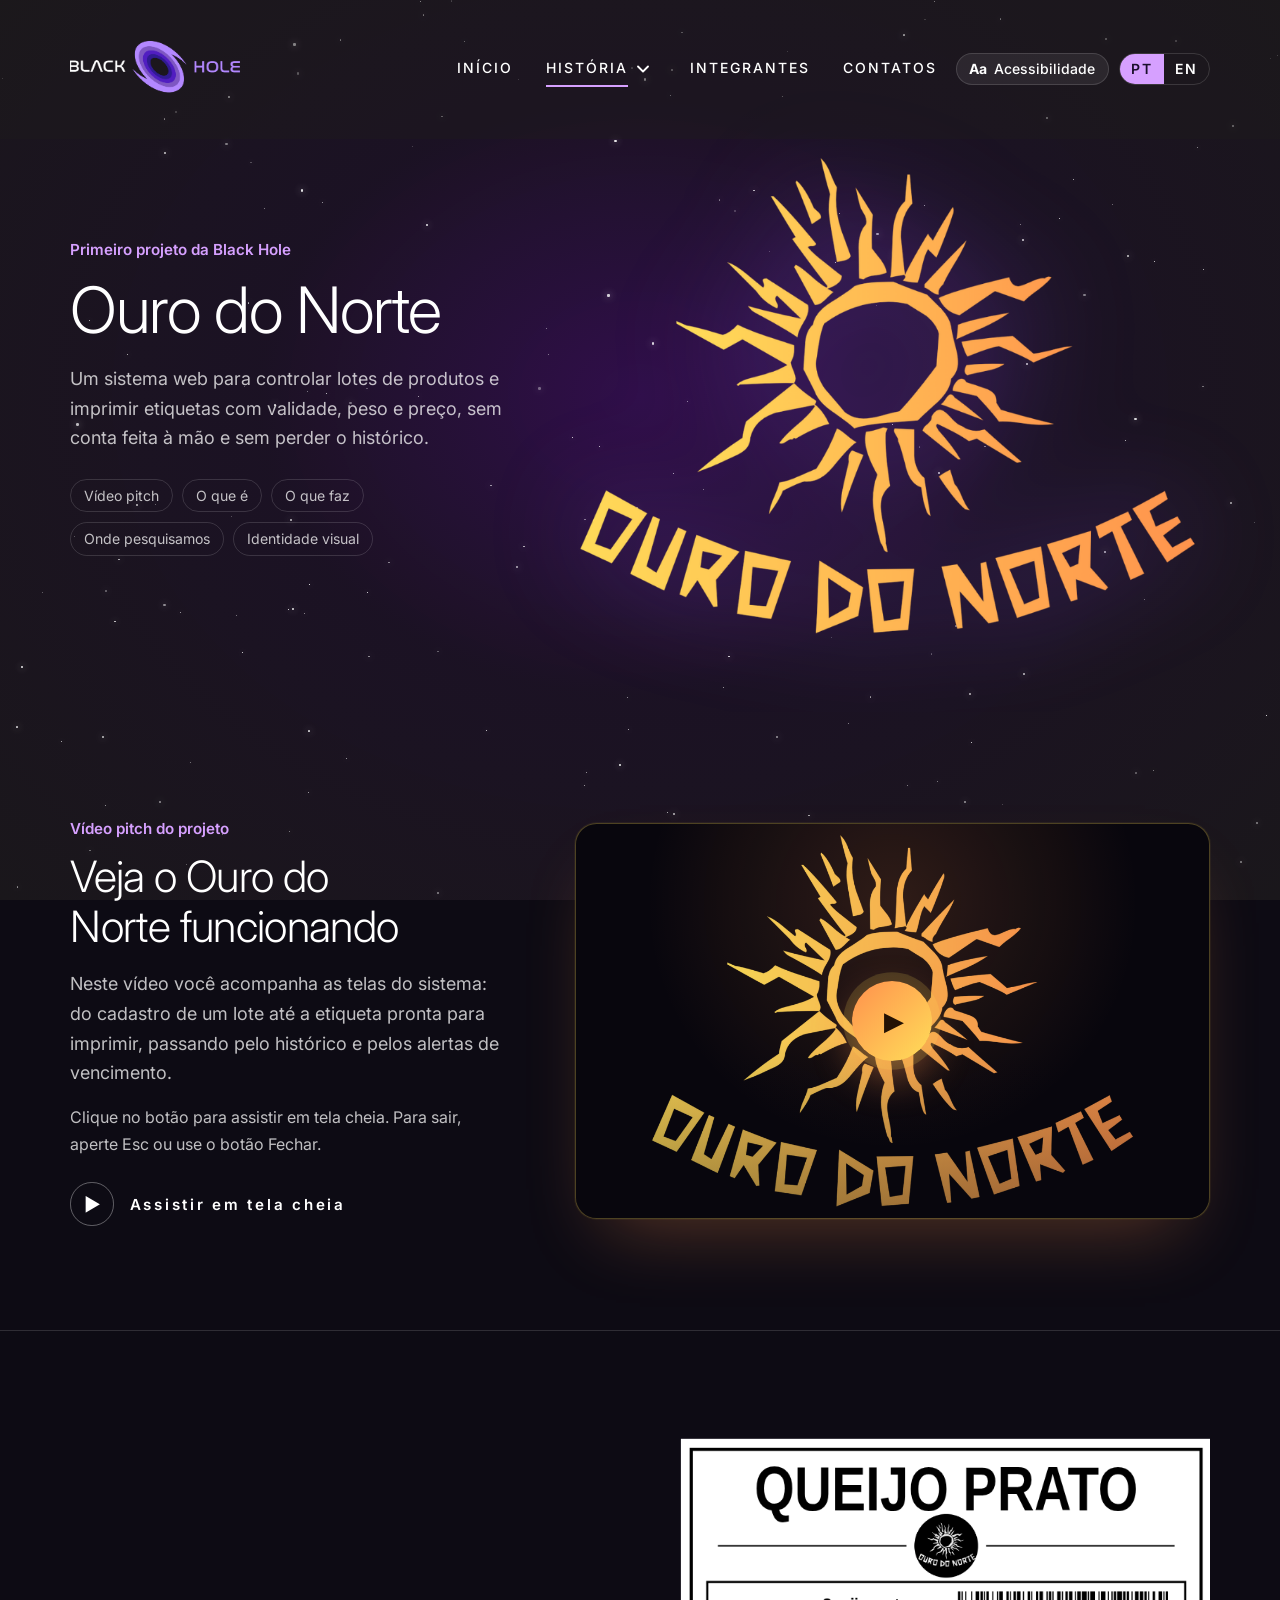
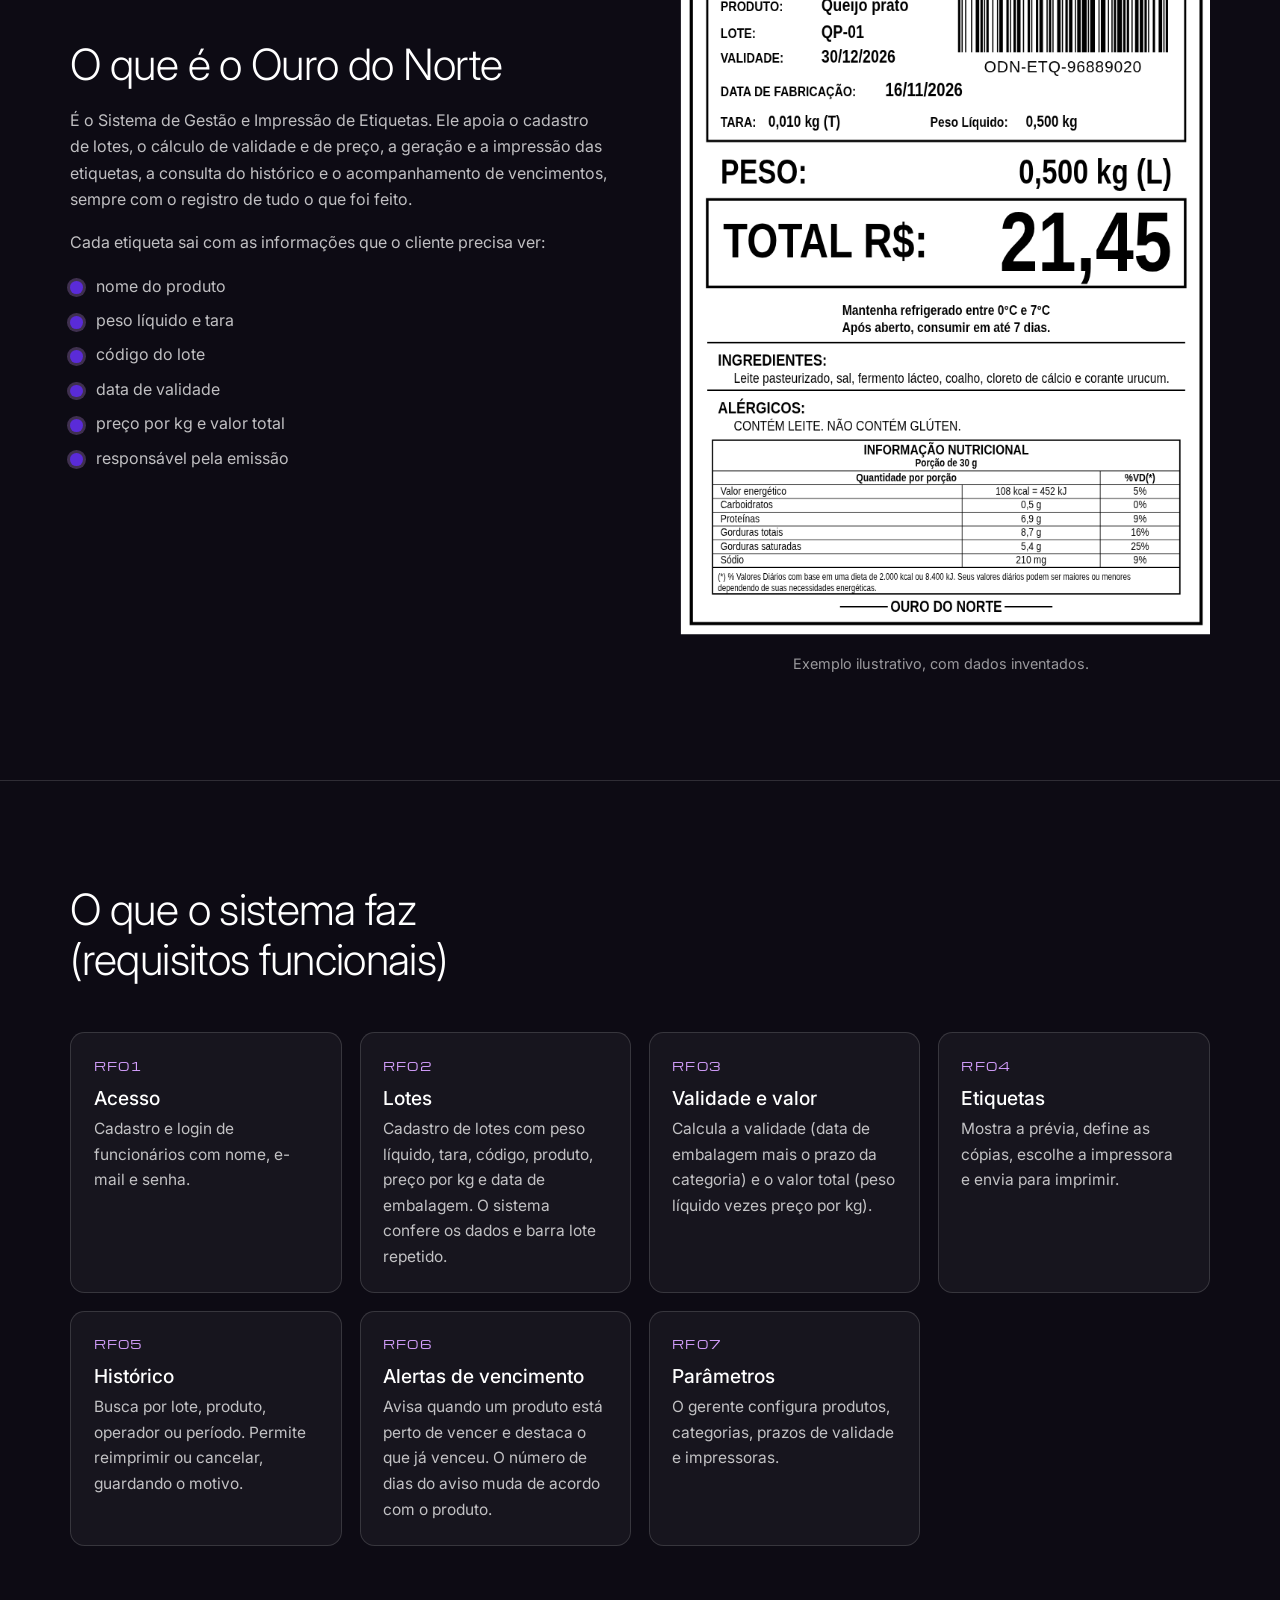
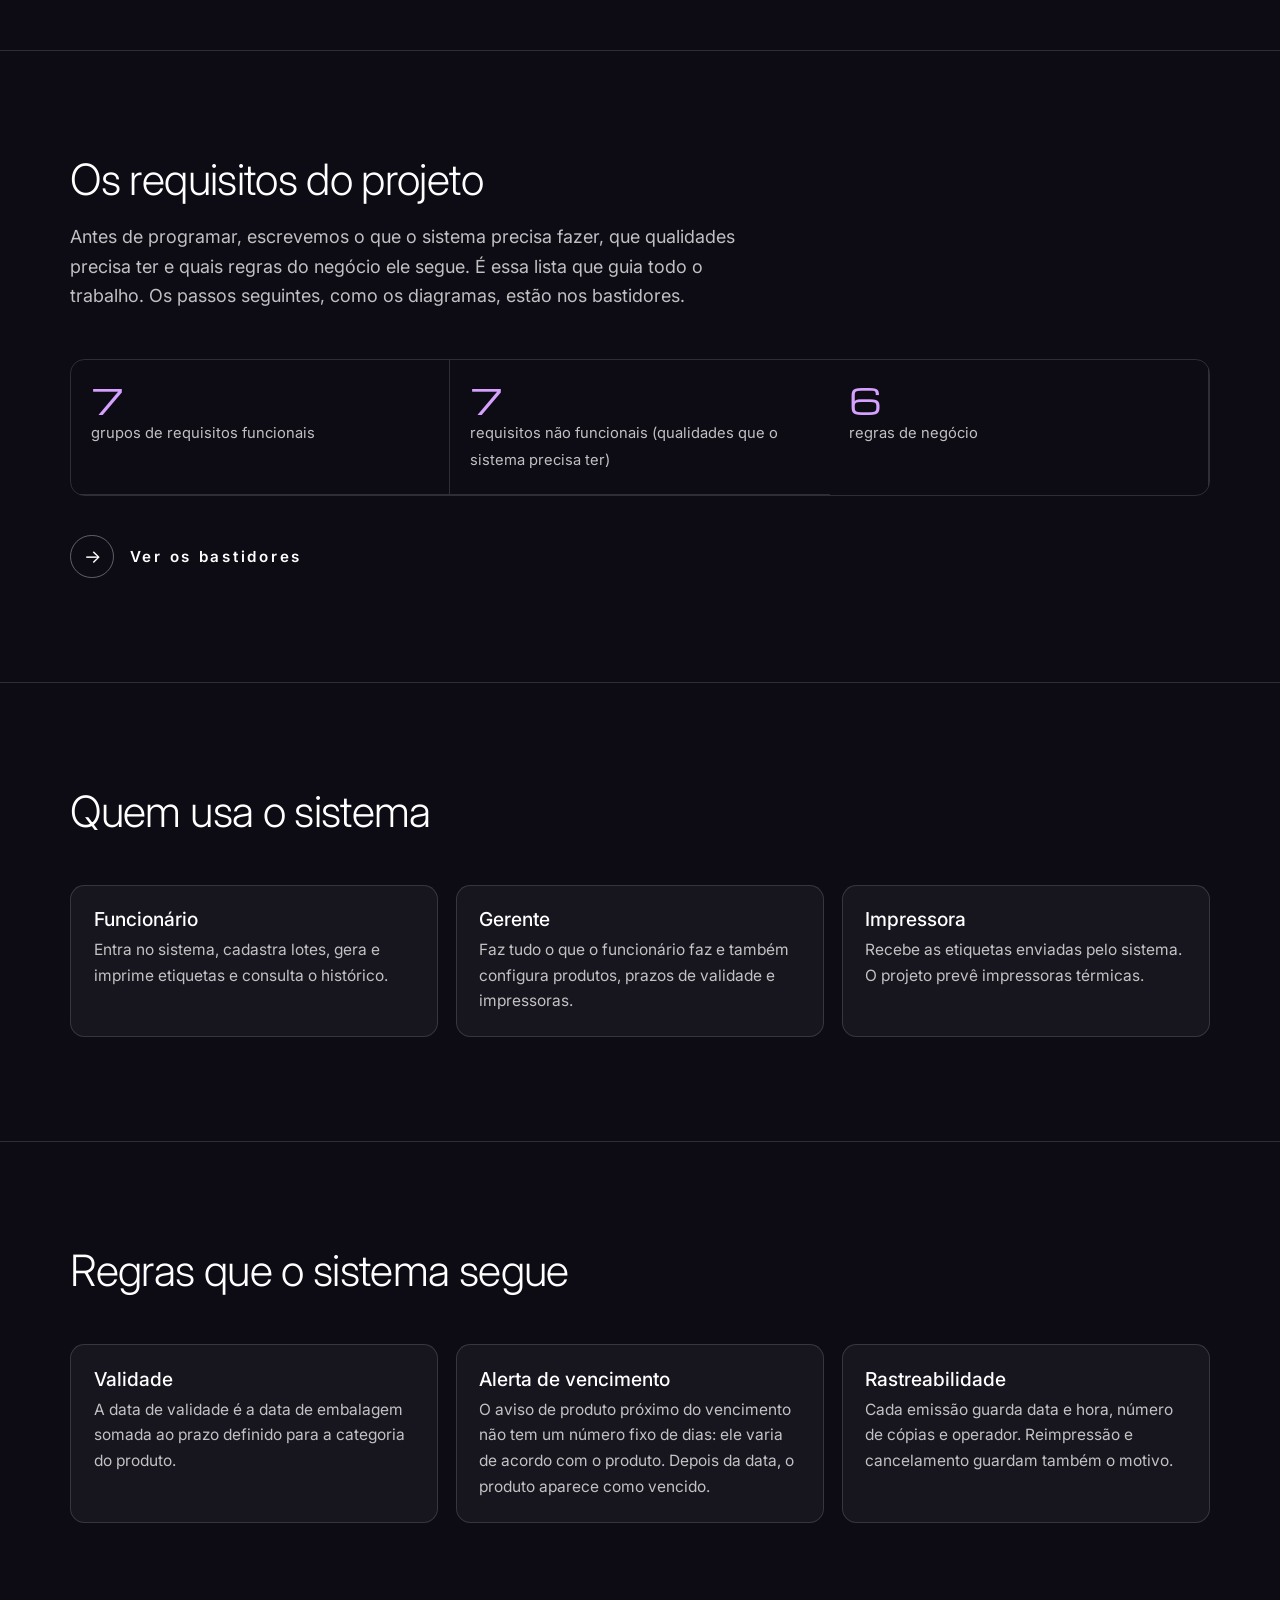
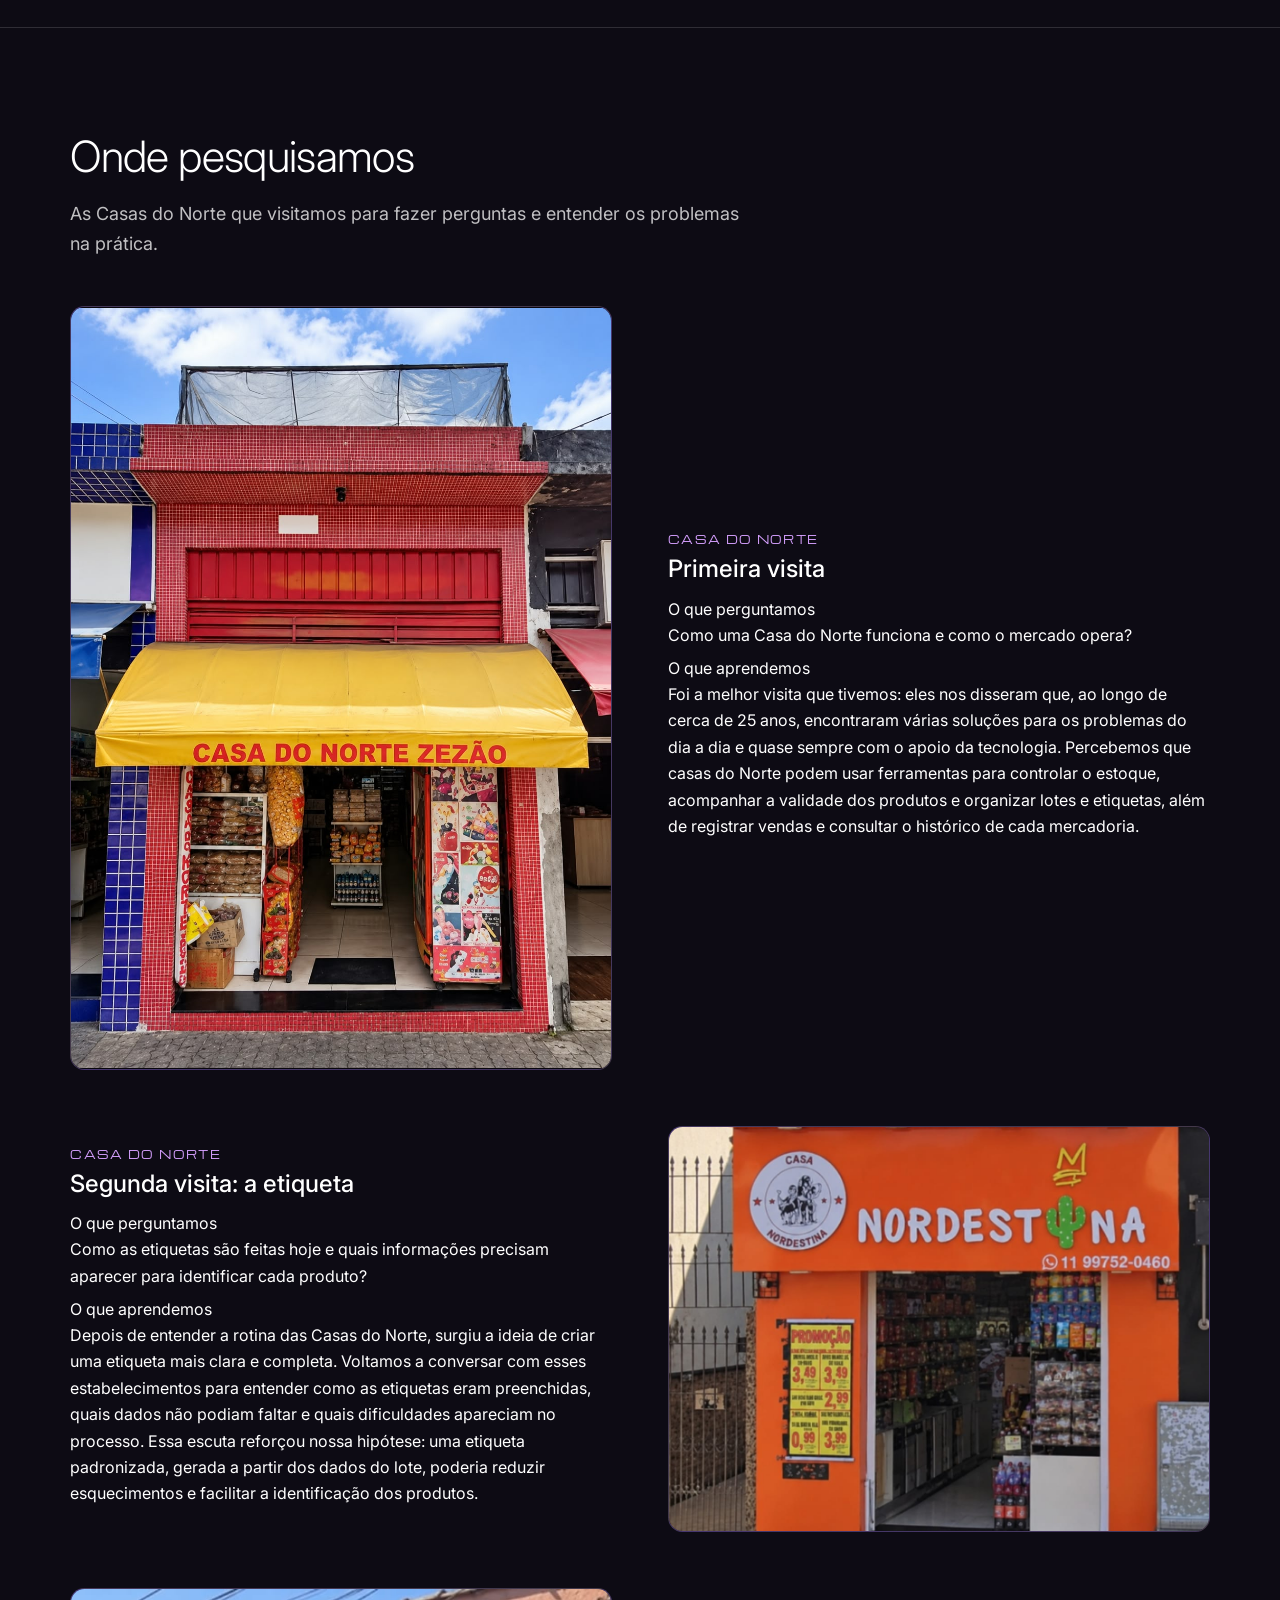
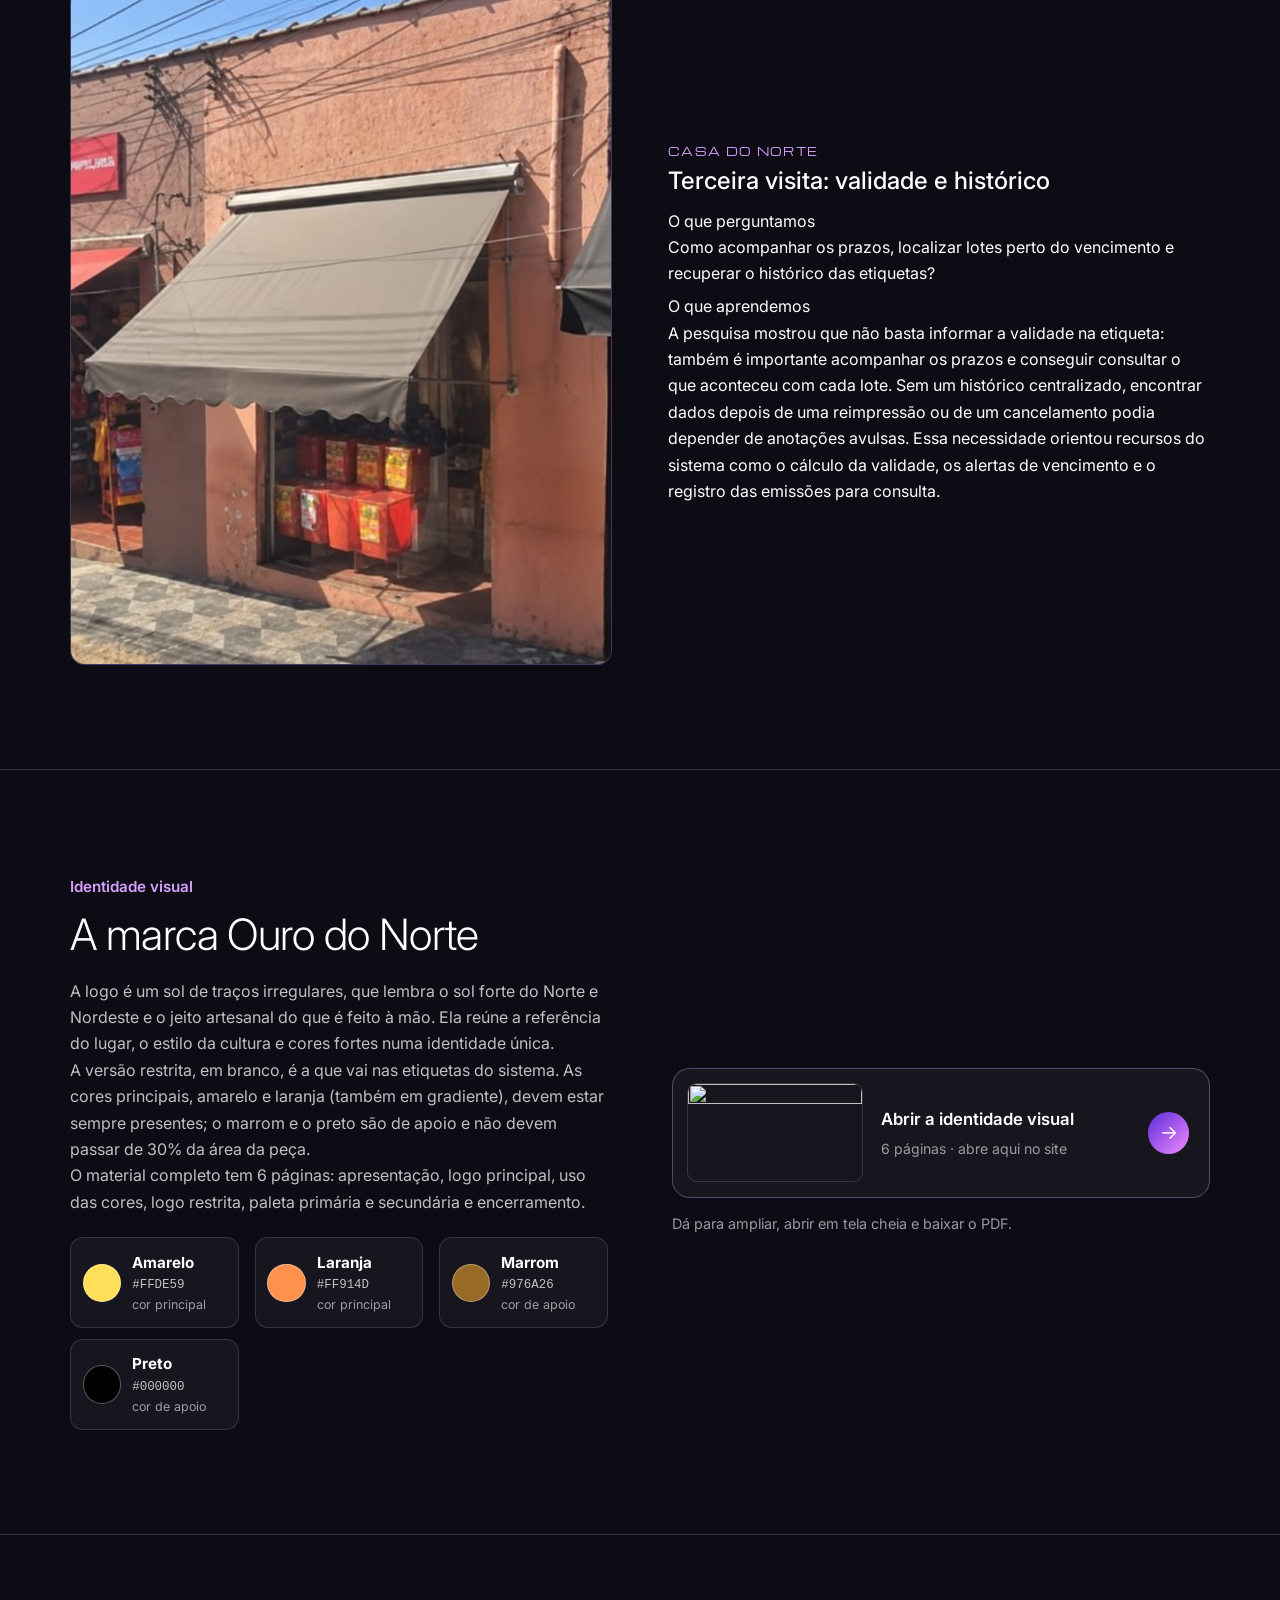
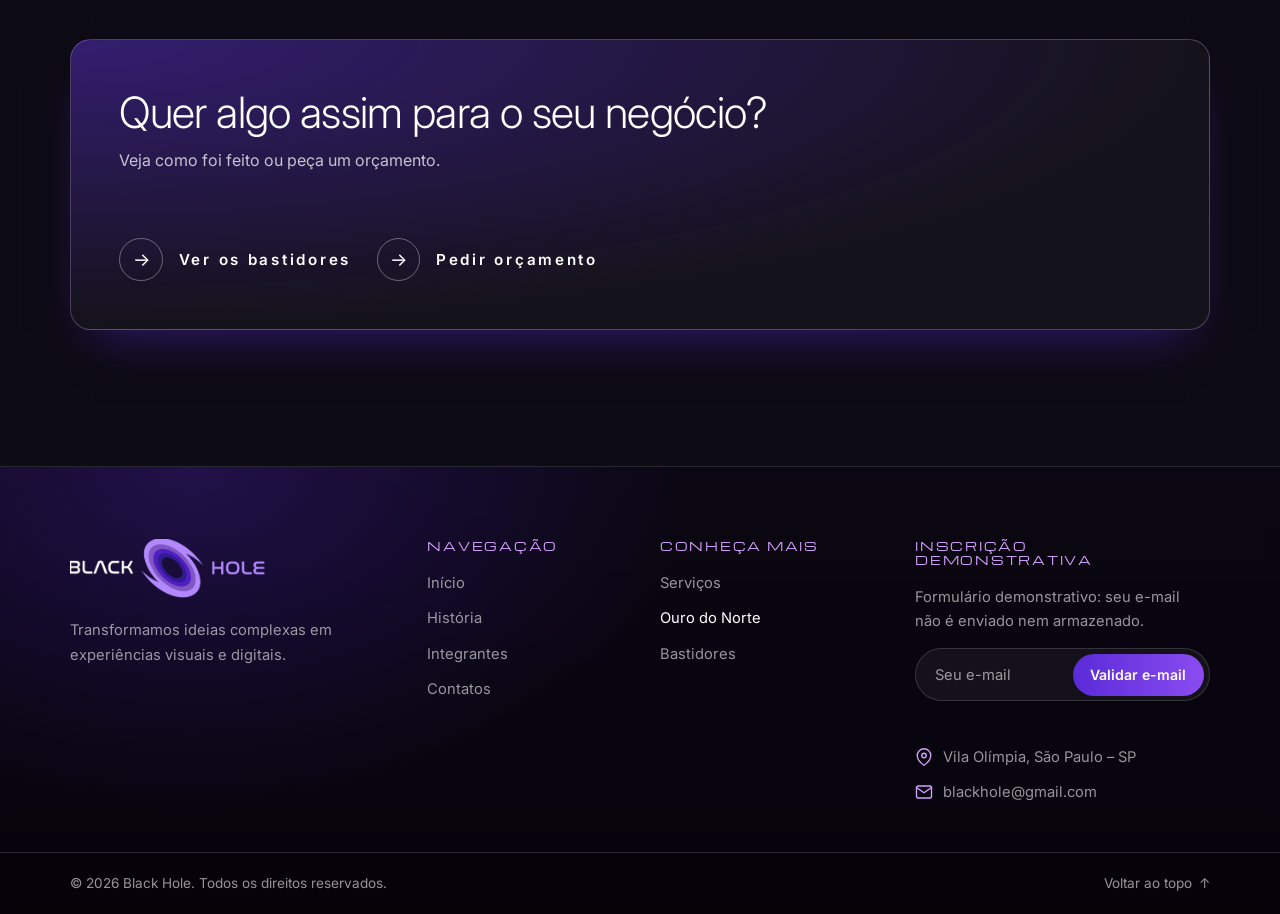
==== ouro-do-norte.html @ 65da817e "Add files via upload" ====
<!DOCTYPE html>
<html lang="pt-br">
<head>
    <meta charset="UTF-8">
    <meta name="viewport" content="width=device-width, initial-scale=1.0">
    <title data-i18n="title_ouro">Ouro do Norte — Black Hole</title>
    <meta name="description" data-i18n-content="desc_ouro" content="Conheça o Ouro do Norte, o primeiro projeto da Black Hole: um sistema para controlar lotes e imprimir etiquetas com validade, peso e preço.">
    <link rel="stylesheet" href="./CSS/style.css">
    <link rel="preconnect" href="https://fonts.googleapis.com">
    <link rel="preconnect" href="https://fonts.gstatic.com" crossorigin>
    <link href="https://fonts.googleapis.com/css2?family=Michroma&family=Inter:wght@300;400;500;600;700&display=swap" rel="stylesheet">
    <link rel="icon" type="image/png" href="IMG/favicon.png">
    <link rel="manifest" href="manifest.webmanifest">
    <link rel="apple-touch-icon" href="IMG/pwa/apple-touch-icon.png">
    <meta name="theme-color" content="#0d0b14">
    <meta name="apple-mobile-web-app-capable" content="yes">
    <meta name="apple-mobile-web-app-status-bar-style" content="black-translucent">
    <meta name="apple-mobile-web-app-title" content="Black Hole">
    <!-- Aplica o tamanho de texto/imagem salvo antes da página aparecer -->
    <script src="./JS/acessibilidade.js"></script>
</head>
<body>
    <a class="skip-link" href="#conteudo" data-i18n="skip">Pular para o conteúdo</a>
    <div class="starfield" id="starfield" aria-hidden="true"></div>

    <header class="topbar" id="siteHeader"></header>

    <main id="conteudo">
      <header class="page-hero">
        <div class="wrap hero-split">
          <div class="hero-text">
            <p class="eyebrow" data-i18n="ouro_eyebrow">Primeiro projeto da Black Hole</p>
            <h1 data-i18n="ouro_h1">Ouro do Norte</h1>
            <p class="lead" data-i18n="ouro_lead">Um sistema web para controlar lotes de produtos e imprimir etiquetas com validade, peso e preço, sem conta feita à mão e sem perder o histórico.</p>
            <div class="crumbs"><a class="chip" href="#pitch" data-i18n="chip_pitch">Vídeo pitch</a><a class="chip" href="#o-que-e" data-i18n="chip_what">O que é</a><a class="chip" href="#o-que-faz" data-i18n="chip_does">O que faz</a><a class="chip" href="#pesquisa" data-i18n="chip_places">Onde pesquisamos</a><a class="chip" href="#identidade" data-i18n="chip_ident">Identidade visual</a></div>
          </div>
          <div class="logo-ouro-art">
            <img class="logo-ouro" src="IMG/Logo Ouro do Norte.png" alt="Logo do Ouro do Norte" data-i18n-alt="ouro_logo_alt">
          </div>
        </div>
      </header>

      <section class="section" id="pitch" aria-labelledby="pitchTitle">
        <div class="wrap">
          <div class="pitch ouro-pitch" data-pitch="videos/Ouro Norte.mp4" data-fallback="videos/Ouro Norte.mp4" data-poster="IMG/Logo Ouro do Norte.png">
          <div class="pitch-copy">
            <p class="eyebrow" data-i18n="pou_eyebrow">Vídeo pitch do projeto</p>
            <h2 id="pitchTitle" data-i18n="pou_title">Veja o Ouro do Norte funcionando</h2>
            <p class="lead" data-i18n="pou_p1">Neste vídeo você acompanha as telas do sistema: do cadastro de um lote até a etiqueta pronta para imprimir, passando pelo histórico e pelos alertas de vencimento.</p>
            <p data-i18n="pou_p2">Clique no botão para assistir em tela cheia. Para sair, aperte Esc ou use o botão Fechar.</p>
            <button type="button" class="cta-button pitch-open"><span class="arrow-circle" aria-hidden="true">&#9654;</span><span class="cta-text" data-i18n="pou_btn">Assistir em tela cheia</span></button>
          </div>
          <button type="button" class="pitch-cover pitch-open" aria-label="Assistir em tela cheia" data-i18n-aria="pou_cover">
            <video class="pitch-preview" muted loop autoplay playsinline preload="metadata" poster="IMG/Logo Ouro do Norte.png" aria-hidden="true">
              <source src="videos/Ouro Norte.mp4" type="video/mp4">
            </video>
            <span class="pitch-play" aria-hidden="true">&#9654;</span>
          </button>
        </div>
        </div>
      </section>

<section class="section" id="o-que-e">
        <div class="wrap split">
          <div>
            <h2 data-i18n="what_title">O que é o Ouro do Norte</h2>
            <p data-i18n="what_p1">É o Sistema de Gestão e Impressão de Etiquetas. Ele apoia o cadastro de lotes, o cálculo de validade e de preço, a geração e a impressão das etiquetas, a consulta do histórico e o acompanhamento de vencimentos, sempre com o registro de tudo o que foi feito.</p>
            <p style="margin-top:1rem" data-i18n="what_p2">Cada etiqueta sai com as informações que o cliente precisa ver:</p>
            <ul class="checklist"><li data-i18n="what_i1">nome do produto</li><li data-i18n="what_i2">peso líquido e tara</li><li data-i18n="what_i3">código do lote</li><li data-i18n="what_i4">data de validade</li><li data-i18n="what_i5">preço por kg e valor total</li><li data-i18n="what_i6">responsável pela emissão</li></ul>
          </div>
          <figure class="figure">
            <button type="button" class="zoom-open label-preview" aria-haspopup="dialog" data-hint="Clique para ampliar" data-i18n-hint="zoom_hint">
              <img src="IMG/etiqueta.png" alt="Exemplo de etiqueta do Ouro do Norte para queijo muçarela, com produto, lote, validade, data de fabricação, tara, peso líquido, peso drenado, total em reais, ingredientes, alérgicos e informação nutricional." data-i18n-alt="label_img_alt">
            </button>
            <figcaption class="label-note" data-i18n="lbl_example">Exemplo ilustrativo de etiqueta, com dados de teste. Clique para ampliar.</figcaption>
          </figure>
        </div>
      </section>

      <section class="section" id="o-que-faz">
        <div class="wrap">
          <div class="section-head"><h2 data-i18n="does_title">O que o sistema faz (requisitos funcionais)</h2></div>
          <div class="grid">
          <article class="card"><span class="rf" aria-hidden="true">RF01</span><h3 data-i18n="f1_t">Acesso</h3><p data-i18n="f1_p">Cadastro e login de funcionários com nome, e-mail e senha.</p></article>
          <article class="card"><span class="rf" aria-hidden="true">RF02</span><h3 data-i18n="f2_t">Lotes</h3><p data-i18n="f2_p">Cadastro de lotes com peso líquido, tara, código, produto, preço por kg e data de embalagem. O sistema confere os dados e barra lote repetido.</p></article>
          <article class="card"><span class="rf" aria-hidden="true">RF03</span><h3 data-i18n="f3_t">Validade e valor</h3><p data-i18n="f3_p">Calcula a validade (data de embalagem mais o prazo da categoria) e o valor total (peso líquido vezes preço por kg).</p></article>
          <article class="card"><span class="rf" aria-hidden="true">RF04</span><h3 data-i18n="f4_t">Etiquetas</h3><p data-i18n="f4_p">Mostra a prévia, define as cópias, escolhe a impressora e envia para imprimir.</p></article>
          <article class="card"><span class="rf" aria-hidden="true">RF05</span><h3 data-i18n="f5_t">Histórico</h3><p data-i18n="f5_p">Busca por lote, produto, operador ou período. Permite reimprimir ou cancelar, guardando o motivo.</p></article>
          <article class="card"><span class="rf" aria-hidden="true">RF06</span><h3 data-i18n="f6_t">Alertas de vencimento</h3><p data-i18n="f6_p">Avisa quando um produto está perto de vencer e destaca o que já venceu. O número de dias do aviso muda de acordo com o produto.</p></article>
          <article class="card"><span class="rf" aria-hidden="true">RF07</span><h3 data-i18n="f7_t">Parâmetros</h3><p data-i18n="f7_p">O gerente configura produtos, categorias, prazos de validade e impressoras.</p></article>
          </div>
        </div>
      </section>

            <section class="section" id="requisitos">
        <div class="wrap">
          <div class="section-head">
            <h2 data-i18n="req_t">Os requisitos do projeto</h2>
            <p class="lead" data-i18n="req_p">Antes de programar, escrevemos o que o sistema precisa fazer, que qualidades precisa ter e quais regras do negócio ele segue. É essa lista que guia todo o trabalho. Os passos seguintes, como os diagramas, estão nos bastidores.</p>
          </div>
          <div class="stats stats-row">
            <div class="stat"><b>7</b><span data-i18n="req_a">grupos de requisitos funcionais</span></div>
            <div class="stat"><b>7</b><span data-i18n="req_b">requisitos não funcionais (qualidades que o sistema precisa ter)</span></div>
            <div class="stat"><b>6</b><span data-i18n="req_c">regras de negócio</span></div>
          </div>
          <div class="cta-row"><a href="bastidores.html" class="cta-button"><span class="arrow-circle" aria-hidden="true">&rarr;</span><span class="cta-text" data-i18n="req_cta">Ver os bastidores</span></a></div>
        </div>
      </section>

      <section class="section" id="quem-usa">
        <div class="wrap">
          <div class="section-head"><h2 data-i18n="who_title">Quem usa o sistema</h2></div>
          <div class="grid">
          <article class="card"><h3 data-i18n="who1_t">Funcionário</h3><p data-i18n="who1_p">Entra no sistema, cadastra lotes, gera e imprime etiquetas e consulta o histórico.</p></article>
          <article class="card"><h3 data-i18n="who2_t">Gerente</h3><p data-i18n="who2_p">Faz tudo o que o funcionário faz e também configura produtos, prazos de validade e impressoras.</p></article>
          <article class="card"><h3 data-i18n="who3_t">Impressora</h3><p data-i18n="who3_p">Recebe as etiquetas enviadas pelo sistema. O projeto prevê impressoras térmicas.</p></article>
          </div>
        </div>
      </section>

      <section class="section" id="regras">
        <div class="wrap">
          <div class="section-head"><h2 data-i18n="rules_title">Regras que o sistema segue</h2></div>
          <div class="grid">
          <article class="card"><h3 data-i18n="r1_t">Validade</h3><p data-i18n="r1_p">A data de validade é a data de embalagem somada ao prazo definido para a categoria do produto.</p></article>
          <article class="card"><h3 data-i18n="r2_t">Alerta de vencimento</h3><p data-i18n="r2_p">O aviso de produto próximo do vencimento não tem um número fixo de dias: ele varia de acordo com o produto. Depois da data, o produto aparece como vencido.</p></article>
          <article class="card"><h3 data-i18n="r3_t">Rastreabilidade</h3><p data-i18n="r3_p">Cada emissão guarda data e hora, número de cópias e operador. Reimpressão e cancelamento guardam também o motivo.</p></article>
          </div>
        </div>
      </section>

      <section class="section" id="pesquisa">
        <div class="wrap">
          <div class="section-head">
            <h2 data-i18n="places_title">Onde pesquisamos</h2>
            <p class="lead" data-i18n="places_lead">Os lugares que visitamos para entender o problema na prática.</p>
          </div>
          <div class="rows">
          <article class="row first-visit">
            <figure class="place-photo row-photo first-visit-photo">
              <span class="place-ph" aria-hidden="true"><svg viewBox="0 0 24 24" width="30" height="30" fill="none" stroke="currentColor" stroke-width="1.6" stroke-linecap="round" stroke-linejoin="round" aria-hidden="true" focusable="false"><path d="M23 19a2 2 0 0 1-2 2H3a2 2 0 0 1-2-2V8a2 2 0 0 1 2-2h4l2-3h6l2 3h4a2 2 0 0 1 2 2z"/><circle cx="12" cy="13" r="4"/></svg><small data-i18n="place_photo">Foto do local</small></span>
              <img src="IMG/pesquisa/zezão.png" alt="Foto da Casa do Norte visitada" data-i18n-alt="place_alt" loading="lazy" onerror="this.remove()">
            </figure>
            <div class="row-body">
              <p class="place-tag" data-i18n="place_tag">Casa do Norte</p>
              <h3 data-i18n="vis1_t">Primeira visita</h3>
              <dl><dt data-i18n="place_ask_l">O que perguntamos</dt><dd data-i18n="vis1_q">Como uma Casa do Norte funciona e como o mercado opera?</dd>
              <dt data-i18n="place_found_l">O que aprendemos</dt><dd data-i18n="vis1_f">Foi a melhor visita que tivemos: eles nos disseram que, ao longo de cerca de 25 anos, encontraram várias soluções para os problemas do dia a dia e quase sempre com o apoio da tecnologia. Percebemos que casas do Norte podem usar ferramentas para controlar o estoque, acompanhar a validade dos produtos e organizar lotes e etiquetas, além de registrar vendas e consultar o histórico de cada mercadoria.</dd></dl>
            </div>
          </article>
          <article class="row">
            <figure class="place-photo row-photo">
              <span class="place-ph" aria-hidden="true"><svg viewBox="0 0 24 24" width="30" height="30" fill="none" stroke="currentColor" stroke-width="1.6" stroke-linecap="round" stroke-linejoin="round" aria-hidden="true" focusable="false"><path d="M23 19a2 2 0 0 1-2 2H3a2 2 0 0 1-2-2V8a2 2 0 0 1 2-2h4l2-3h6l2 3h4a2 2 0 0 1 2 2z"/><circle cx="12" cy="13" r="4"/></svg><small data-i18n="place_photo">Foto do local</small></span>
              <img src="IMG/pesquisa/nordestina.png" alt="Foto da Casa do Norte visitada" data-i18n-alt="place_alt" loading="lazy" onerror="this.remove()">
            </figure>
            <div class="row-body">
              <p class="place-tag" data-i18n="place_tag">Casa do Norte</p>
              <h3 data-i18n="vis2_t">Segunda visita: a etiqueta</h3>
              <dl><dt data-i18n="place_ask_l">O que perguntamos</dt><dd data-i18n="vis2_q">Como as etiquetas são feitas hoje e quais informações precisam aparecer para identificar cada produto?</dd>
              <dt data-i18n="place_found_l">O que aprendemos</dt><dd data-i18n="vis2_f">Depois de entender a rotina das Casas do Norte, surgiu a ideia de criar uma etiqueta mais clara e completa. Voltamos a conversar com esses estabelecimentos para entender como as etiquetas eram preenchidas, quais dados não podiam faltar e quais dificuldades apareciam no processo. Essa escuta reforçou nossa hipótese: uma etiqueta padronizada, gerada a partir dos dados do lote, poderia reduzir esquecimentos e facilitar a identificação dos produtos.</dd></dl>
            </div>
          </article>
          <article class="row third-visit">
            <figure class="place-photo row-photo third-visit-photo">
              <span class="place-ph" aria-hidden="true"><svg viewBox="0 0 24 24" width="30" height="30" fill="none" stroke="currentColor" stroke-width="1.6" stroke-linecap="round" stroke-linejoin="round" aria-hidden="true" focusable="false"><path d="M23 19a2 2 0 0 1-2 2H3a2 2 0 0 1-2-2V8a2 2 0 0 1 2-2h4l2-3h6l2 3h4a2 2 0 0 1 2 2z"/><circle cx="12" cy="13" r="4"/></svg><small data-i18n="place_photo">Foto do local</small></span>
              <img src="IMG/pesquisa/Casa do norte climax.png" alt="Foto da Casa do Norte visitada" data-i18n-alt="place_alt" loading="lazy" onerror="this.remove()">
            </figure>
            <div class="row-body">
              <p class="place-tag" data-i18n="place_tag">Casa do Norte</p>
              <h3 data-i18n="vis3_t">Terceira visita: validade e histórico</h3>
              <dl><dt data-i18n="place_ask_l">O que perguntamos</dt><dd data-i18n="vis3_q">Como acompanhar os prazos, localizar lotes perto do vencimento e recuperar o histórico das etiquetas?</dd>
              <dt data-i18n="place_found_l">O que aprendemos</dt><dd data-i18n="vis3_f">A pesquisa mostrou que não basta informar a validade na etiqueta: também é importante acompanhar os prazos e conseguir consultar o que aconteceu com cada lote. Sem um histórico centralizado, encontrar dados depois de uma reimpressão ou de um cancelamento podia depender de anotações avulsas. Essa necessidade orientou recursos do sistema como o cálculo da validade, os alertas de vencimento e o registro das emissões para consulta.</dd></dl>
            </div>
          </article>
          </div>
        </div>
      </section>

      <section class="section" id="identidade" aria-labelledby="idTitle">
        <div class="wrap split">
          <div>
            <p class="eyebrow" data-i18n="ouid_eyebrow">Identidade visual</p>
            <h2 id="idTitle" data-i18n="ouid_title">A marca Ouro do Norte</h2>
            <p data-i18n="ouid_p1">A logo é um sol de traços irregulares, que lembra o sol forte do Norte e Nordeste e o jeito artesanal do que é feito à mão. Ela reúne a referência do lugar, o estilo da cultura e cores fortes numa identidade única.</p>
            <p data-i18n="ouid_p2">A versão restrita, em branco, é a que vai nas etiquetas do sistema. As cores principais, amarelo e laranja (também em gradiente), devem estar sempre presentes; o marrom e o preto são de apoio e não devem passar de 30% da área da peça.</p>
            <p data-i18n="ouid_p3">O material completo tem 6 páginas: apresentação, logo principal, uso das cores, logo restrita, paleta primária e secundária e encerramento.</p>
            <ul class="swatches swatches-big" aria-label="Paleta" data-i18n-aria="ouid_sw"><li><i style="background:#ffde59"></i><b data-i18n="sw1_n">Amarelo</b><span>#FFDE59</span><em data-i18n="sw1_r">cor principal</em></li><li><i style="background:#ff914d"></i><b data-i18n="sw2_n">Laranja</b><span>#FF914D</span><em data-i18n="sw2_r">cor principal</em></li><li><i style="background:#976a26"></i><b data-i18n="sw3_n">Marrom</b><span>#976A26</span><em data-i18n="sw3_r">cor de apoio</em></li><li><i style="background:#000000"></i><b data-i18n="sw4_n">Preto</b><span>#000000</span><em data-i18n="sw4_r">cor de apoio</em></li></ul>
          </div>
          <div>
            <button type="button" class="viewer-card" data-viewer="ouro">
            <img src="IMG/identidade/ouro-2.jpg" alt="" loading="lazy">
            <span class="vc-body"><strong data-i18n="ouid_open">Abrir a identidade visual</strong><span data-i18n="ouid_open_s">6 páginas · abre aqui no site</span></span>
            <span class="vc-arrow" aria-hidden="true">&rarr;</span>
          </button>
            <p class="vc-note" data-i18n="bhid_note">Dá para ampliar, abrir em tela cheia e baixar o PDF.</p>
          </div>
        </div>
      </section>

      <section class="section" id="cta-ouro">
        <div class="wrap cta-band">
          <div>
            <h2 data-i18n="ocata_t">Quer algo assim para o seu negócio?</h2>
            <p data-i18n="ocata_p">Veja como foi feito ou peça um orçamento.</p>
          </div>
          <div class="cta-row">
            <a href="bastidores.html" class="cta-button"><span class="arrow-circle" aria-hidden="true">&rarr;</span><span class="cta-text" data-i18n="req_cta">Ver os bastidores</span></a>
            <a href="contatos.html?assunto=orcamento" class="cta-button"><span class="arrow-circle" aria-hidden="true">&rarr;</span><span class="cta-text" data-i18n="scta_btn">Pedir orçamento</span></a>
          </div>
        </div>
      </section>
    </main>

    <footer class="footer" id="siteFooter"></footer>

    <!-- AMPLIAR IMAGEM -->
    <dialog class="lightbox" id="lightbox" aria-label="Imagem ampliada" data-i18n-aria="lb_label">
      <div class="lb-bar">
        <span class="lb-title"></span>
        <div class="stepper">
          <button type="button" data-lb="out" data-i18n-aria="lb_out" aria-label="Diminuir">−</button>
          <output data-lb-value aria-live="polite">100%</output>
          <button type="button" data-lb="in" data-i18n-aria="lb_in" aria-label="Aumentar">+</button>
          <button type="button" data-lb="close" data-i18n="lb_close">Fechar</button>
        </div>
      </div>
      <div class="lb-stage"><img src="" alt=""></div>
    </dialog>

    <script src="./JS/config.js"></script>
    <script src="./JS/textos.js"></script>
    <script src="./JS/header.js"></script>
    <script src="./JS/footer.js"></script>
    <script src="./JS/i18n.js"></script>
    <script src="./JS/script.js"></script>
</body>
</html>
---- CSS/style.css ----
/* =========================================================
   BLACK HOLE — estilo geral
   Todos os tamanhos de texto usam rem: o botão de acessibilidade
   muda --text-scale e tudo cresce junto.
   Imagens "ampliáveis" usam a classe .media / .figure e --img-scale.
   ========================================================= */

:root {
  --text-scale: 1;
  --img-scale: 1;

  --bg: #0d0b14;
  --bg-soft: #16111f;
  --ink: #ffffff;
  --ink-dim: rgba(255, 255, 255, 0.74);
  --ink-mute: rgba(255, 255, 255, 0.58);
  --line: rgba(255, 255, 255, 0.14);
  --card: rgba(255, 255, 255, 0.045);
  --lav: #d6a0ff;
  --lav-soft: #e4d2ff;
  --pink: #f28bff;
  --violet: #5a2bd8;

  --gutter: clamp(1.1rem, 5.5vw, 4.5rem);
  --wrap: 72rem;
  --radius: 0.9rem;
}

* { margin: 0; padding: 0; box-sizing: border-box; }

html {
  font-size: calc(100% * var(--text-scale));
  scroll-behavior: smooth;
  scroll-padding-top: 5.5rem;
}

body {
  font-family: "Inter", system-ui, sans-serif;
  font-size: 1rem;
  line-height: 1.65;
  color: var(--ink);
  background-color: var(--bg);
  overflow-x: hidden;
}

/* IMAGENS EM GERAL — NÃO MEXA AQUI: esta regra vale para TODAS as imagens do site.
   Cada imagem grande tem a sua própria regra (veja abaixo) onde você pode mudar o tamanho. */
img { max-width: 100%;  display: block; position: relative; }
a { color: inherit; }

:focus-visible {
  outline: 3px solid var(--pink);
  outline-offset: 3px;
  border-radius: 4px;
}

.skip-link {
  position: fixed; left: 1rem; top: -4rem; z-index: 2000;
  background: #fff; color: #111; padding: 0.7rem 1rem; border-radius: 0.5rem;
  font-weight: 600; text-decoration: none;
}
.skip-link:focus { top: 1rem; }

/* ---------- Fundo espacial ---------- */
.starfield {
  position: fixed; inset: 0; z-index: -3; overflow: hidden; pointer-events: none;
  background: radial-gradient(ellipse at 50% 44%, #391058ce 0%, #1d1325ef 42%, #1a171b 100%);
}
.star {
  position: absolute; display: block; border-radius: 50%; background: #fff;
  box-shadow: 0 0 7px rgba(244, 244, 245, 0.9);
  animation: twinkle var(--duration, 6s) ease-in-out infinite alternate;
}
@keyframes twinkle {
  from { opacity: 0.6; transform: scale(0.1); }
  to   { opacity: 1;   transform: scale(1.3); }
}

/* ---------- Cabeçalho ----------
   O cabeçalho cresce só até 130% com o zoom de texto,
   para os botões continuarem cabendo na tela. */
.topbar {
  --h: min(var(--text-scale), 1.3);
  position: fixed; z-index: 1000; top: 0; left: 0; width: 100%;
  padding: 1.1rem var(--gutter);
  padding-block: calc(1.1rem * var(--h) / var(--text-scale));
  display: flex; align-items: center; gap: 1.2rem;
  background: rgba(31, 29, 29, 0.4);
  border-bottom: 1px solid transparent;
  transition: background-color .4s ease, border-color .4s ease, padding .4s ease;
}
.topbar.scrolled {
  background: rgba(7, 4, 12, 0.82);
  -webkit-backdrop-filter: blur(16px); backdrop-filter: blur(16px);
  border-bottom-color: var(--line);
  padding-block: calc(0.7rem * var(--h) / var(--text-scale));
}
.topbar, .topbar * { font-size: calc(14px * var(--h)); }

.wordmark {
  display: inline-flex; flex: 0 0 auto; align-items: center;
  text-decoration: none;
}
.wordmark img {
  display: block; width: auto; height: clamp(5rem, 8vw, 7rem);
  max-width: 16rem; object-fit: contain;
}

.topbar-nav {
  display: flex; align-items: center; gap: clamp(1rem, 2.6vw, 2.6rem);
  margin-left: auto;
}
.topbar-nav a {
  color: #fff; text-decoration: none; font-weight: 500; letter-spacing: 0.14em;
  white-space: nowrap; padding-block: 0.4em; border-bottom: 2px solid transparent;
  transition: color .25s ease, border-color .25s ease;
}
.topbar-nav a:hover { color: var(--pink); }
.topbar-nav a[aria-current="page"] { border-bottom-color: var(--lav); }

.topbar-tools { display: flex; align-items: center; gap: 0.6rem; }

.tool-btn, .lang button, .menu-toggle, .stepper button, .btn-ghost {
  font-family: inherit; cursor: pointer; color: #fff;
}
.tool-btn {
  display: inline-flex; align-items: center; gap: 0.5em;
  background: rgba(255,255,255,0.07); border: 1px solid var(--line);
  border-radius: 999px; padding: 0.45em 0.9em; font-weight: 500;
  transition: border-color .25s, background .25s;
}
.tool-btn:hover, .tool-btn[aria-expanded="true"] { border-color: var(--lav); background: rgba(214,160,255,.12); }
.tool-btn .aa { font-weight: 700; letter-spacing: 0; }

.lang { display: inline-flex; border: 1px solid var(--line); border-radius: 999px; overflow: hidden; }
.lang button {
  background: transparent; border: 0; padding: 0.45em 0.85em; font-weight: 600; letter-spacing: 0.08em;
}
.lang button[aria-pressed="true"] { background: var(--lav); color: #1a0f2b; }
.lang button:not([aria-pressed="true"]):hover { background: rgba(255,255,255,.1); }

.menu-toggle { display: none; background: transparent; border: 1px solid var(--line); border-radius: 0.5rem; padding: 0.3em 0.6em; font-size: calc(20px * var(--h)); }

/* Painel de acessibilidade */
.a11y { position: relative; }
.a11y-panel {
  position: absolute; right: 0; top: calc(100% + 0.7rem); width: 21rem; max-width: calc(100vw - 2rem);
  background: rgba(12, 8, 20, 0.97); border: 1px solid var(--line); border-radius: var(--radius);
  padding: 1.1rem; box-shadow: 0 18px 50px rgba(0,0,0,.55);
}
.a11y-panel[hidden] { display: none; }
.panel-title { font-weight: 600; margin-bottom: 0.9rem; color: var(--lav-soft); }
.a11y-row { display: flex; align-items: center; justify-content: space-between; gap: 0.8rem; padding-block: 0.6rem; border-top: 1px solid var(--line); }
.stepper { display: inline-flex; align-items: center; gap: 0.4rem; }
.stepper button {
  min-width: 2.6em; height: 2.6em; background: rgba(255,255,255,.08); border: 1px solid var(--line);
  border-radius: 0.55rem; font-weight: 700;
}
.stepper button:hover:not(:disabled) { border-color: var(--lav); background: rgba(214,160,255,.14); }
.stepper button:disabled { opacity: .35; cursor: not-allowed; }
.stepper output { min-width: 3.6em; text-align: center; font-variant-numeric: tabular-nums; }
.btn-ghost {
  margin-top: 0.4rem; width: 100%; background: transparent; border: 1px dashed var(--line);
  border-radius: 0.55rem; padding: 0.6em;
}
.btn-ghost:hover { border-color: var(--lav); }

/* ---------- Estrutura de página ---------- */
.wrap { width: min(100% - 2 * var(--gutter), var(--wrap)); margin-inline: auto; }
.section { padding-block: clamp(3.5rem, 9vw, 6.5rem); }
.section + .section { border-top: 1px solid var(--line); }

.eyebrow { color: var(--lav); font-weight: 600; font-size: 0.95rem; margin-bottom: 0.7rem; }
h1, h2, h3 { font-weight: 300; line-height: 1.15; letter-spacing: -0.015em; text-wrap: balance; }
h2 { font-size: clamp(1.8rem, 3.6vw, 2.7rem); margin-bottom: 1.1rem; max-width: 26ch; }
h3 { font-size: 1.2rem; font-weight: 500; letter-spacing: 0; margin-bottom: 0.45rem; }
.lead { font-size: 1.125rem; color: var(--ink-dim); max-width: 62ch; }
p { max-width: 68ch; color: var(--ink-dim); }
.section-head { margin-bottom: clamp(1.8rem, 4vw, 3rem); }

.grid { display: grid; gap: 1.1rem; grid-template-columns: repeat(auto-fit, minmax(min(100%, 16.5rem), 1fr)); }
.card {
  background: var(--card); border: 1px solid var(--line); border-radius: var(--radius); padding: 1.4rem;
  transition: border-color .3s, background .3s;
}
.card:hover { border-color: rgba(214,160,255,.5); background: rgba(214,160,255,.06); }
.card p { font-size: 0.97rem; }

/* ---------- Botão principal (CTA) ---------- */
.cta-button { display: inline-flex; align-items: center; gap: 1rem; text-decoration: none; margin-top: 0.4rem; width: fit-content; transition: opacity .3s; }
.cta-button:hover { opacity: .85; }
.arrow-circle {
  width: 2.7rem; height: 2.7rem; border: 1px solid rgba(255,255,255,.35); border-radius: 50%;
  display: flex; align-items: center; justify-content: center; font-size: 1.15rem; flex: none;
  transition: border-color .3s, transform .3s;
}
.cta-button:hover .arrow-circle { border-color: var(--lav); transform: translateX(3px); }
.cta-text { font-size: 0.95rem; font-weight: 600; letter-spacing: 0.18em; }
.cta-row { display: flex; flex-wrap: wrap; gap: 1.6rem 2.2rem; margin-top: 1.4rem; }

/* ---------- Hero (início) ---------- */
.hero-section { overflow: clip; min-height: 100vh; display: flex; align-items: center; padding: 7rem var(--gutter) 4rem; }
.hero-inner { width: min(100%, 78rem); margin-inline: auto; display: grid; grid-template-columns: minmax(0, 30rem) 1fr; align-items: center; gap: 2rem; }
.hero-content { display: flex; flex-direction: column; gap: 1.5rem; }
.hero-content h1 { font-size: clamp(2.6rem, 5.2vw, 4.2rem); line-height: 1.08; color: #fff; }
.hero-content h1 span { color: var(--lav-soft); font-weight: 400; display: block; margin-left: 2.5rem; }
.hero-content p { font-size: 1.05rem; margin-left: 0.6rem; }
.hero-art { position: relative; display: grid; place-items: center; min-height: 20rem; }
/* >>> BURACO NEGRO DA PÁGINA INICIAL — para mudar ESTA imagem, mexa só aqui <<<
   --tamanho: largura da imagem | --mover-x: negativo = esquerda, positivo = direita | --mover-y: negativo = sobe, positivo = desce */
.hero-art img {
  --tamanho: 30rem; --mover-x: 0px; --mover-y: 0px;
  width: min(100%, var(--tamanho)); height: auto;
  translate: var(--mover-x) var(--mover-y);
  filter: drop-shadow(0 0 60px rgba(150, 80, 255, .45)); animation: float 9s ease-in-out infinite;
}
.hero-art::before, .hero-art::after {
  content: ""; position: absolute; inset: 8% 2%; border: 1px solid rgba(214,160,255,.18); border-radius: 50%; transform: rotate(-18deg);
}
.hero-art::after { inset: -4% -8%; border-color: rgba(214,160,255,.09); }
@keyframes float { 0%,100% { transform: translateY(0) } 50% { transform: translateY(-14px) } }

/* ---------- Faixa com o vídeo do buraco negro ---------- */
.video-band { position: relative; min-height: clamp(24rem, 68vh, 38rem); display: flex; align-items: flex-end; overflow: hidden; border-block: 1px solid var(--line); }
.video-band video { position: absolute; inset: 0; width: 100%; height: 100%; object-fit: cover; object-position: 70% 50%; z-index: 0; }
.video-band::after { content: ""; position: absolute; inset: 0; z-index: 1; background: linear-gradient(90deg, rgba(8,5,14,.88) 0%, rgba(8,5,14,.45) 55%, rgba(8,5,14,.1) 100%); }
.video-band .wrap { position: relative; z-index: 2; padding-block: clamp(2rem, 6vw, 4rem); }
.video-band h2 { font-size: clamp(1.9rem, 4.4vw, 3.4rem); max-width: 18ch; margin-bottom: 0.8rem; }
.video-band p { max-width: 44ch; }
.video-toggle {
  position: absolute; z-index: 3; right: var(--gutter); bottom: 1.4rem; display: inline-flex; align-items: center; gap: 0.5rem;
  background: rgba(10,6,16,.7); color: #fff; border: 1px solid var(--line); border-radius: 999px; padding: 0.5em 1em;
  font: inherit; font-size: 0.9rem; cursor: pointer;
}
.video-toggle:hover { border-color: var(--lav); }

/* ---------- Projeto em destaque ---------- */
.project { display: grid; gap: 2rem; grid-template-columns: minmax(0, 1.2fr) minmax(0, 1fr); align-items: start; }
.stats { display: grid; grid-template-columns: 1fr 1fr; gap: 0; border: 1px solid var(--line); border-radius: var(--radius); overflow: hidden; }
.stat { padding: 1.4rem 1.2rem; border: 0 solid var(--line); }
.stat:nth-child(odd) { border-right-width: 1px; }
.stat:nth-child(-n+2) { border-bottom-width: 1px; }
.stat b { display: block; font-family: "Michroma", sans-serif; font-weight: 400; font-size: 2.1rem; color: var(--lav); line-height: 1.1; }
.stat span { font-size: 0.92rem; color: var(--ink-dim); }

/* ---------- Equipe / contato (campos para preencher) ---------- */
.placeholder { border-style: dashed; }
.person-avatar { width: 3.2rem; height: 3.2rem; border-radius: 50%; background: rgba(214,160,255,.14); border: 1px solid var(--line); margin-bottom: 0.9rem; }
.contact-line { font-size: 1.15rem; margin-top: 0.4rem; }
.contact-line a { color: var(--lav-soft); }

/* ---------- Cabeçalho das páginas internas ---------- */
.page-hero { padding: 9rem 0 clamp(2.5rem, 6vw, 4rem); }
.page-hero h1 { font-size: clamp(2.4rem, 5.4vw, 4rem); margin-bottom: 1.1rem; }
.crumbs { margin-top: 1.6rem; display: flex; flex-wrap: wrap; gap: 0.6rem; }
.chip { display: inline-block; border: 1px solid var(--line); border-radius: 999px; padding: 0.3em 0.9em; font-size: 0.88rem; color: var(--ink-dim); text-decoration: none; }
a.chip:hover { border-color: var(--lav); color: #fff; }

/* ---------- Imagens e figuras (controladas por --img-scale) ---------- */
.figure { margin: 0; }
.figure + .figure { margin-top: 2rem; }
.zoom-open {
  display: block; width: min(100%, calc(560px * var(--img-scale))); margin-inline: auto; padding: 0; cursor: zoom-in;
  background: #fff; border: 1px solid var(--line); border-radius: var(--radius); overflow: hidden; position: relative;
}
.zoom-open.small { width: min(100%, calc(480px * var(--img-scale))); }
.zoom-open.wide  { width: min(100%, calc(760px * var(--img-scale))); }
.zoom-open img { width: 100%; height: auto; padding: 0.6rem; }
.label-preview {
  width: min(100%, calc(560px * var(--img-scale)));
  aspect-ratio: 2 / 3;
  background: transparent;
  border: 0;
  border-radius: 0;
}
.label-preview img { width: 100%; height: 100%; padding: 0; object-fit: cover; object-position: center; }
.zoom-open::after {
  content: attr(data-hint); position: absolute; right: 0.6rem; bottom: 0.6rem; background: rgba(13,11,20,.88); color: #fff;
  font-size: 0.8rem; padding: 0.25em 0.7em; border-radius: 999px; opacity: 0; transition: opacity .2s;
}
.zoom-open:hover::after, .zoom-open:focus-visible::after { opacity: 1; }
.figure figcaption { margin-top: 0.7rem; font-size: 0.9rem; color: var(--ink-mute); text-align: center; width: min(100%, calc(560px * var(--img-scale))); margin-inline: auto; }

/* Lightbox */
dialog.lightbox { border: 0; padding: 0; background: rgba(5, 3, 9, 0.97); color: #fff; width: 100vw; max-width: 100vw; height: 100vh; max-height: 100vh; }
dialog.lightbox::backdrop { background: #000; }
.lb-bar { position: sticky; top: 0; z-index: 2; display: flex; flex-wrap: wrap; gap: 0.8rem; align-items: center; justify-content: space-between; padding: 0.8rem 1rem; background: rgba(13,11,20,.95); border-bottom: 1px solid var(--line); }
.lb-bar, .lb-bar * { font-size: 15px; }
.lb-title { max-width: 50ch; color: var(--ink-dim); }
.lb-stage { overflow: auto; height: calc(100vh - 4.2rem); padding: 1rem; display: grid; place-items: start center; }
.lb-stage img { background: #fff; border-radius: 0.5rem; max-width: none; height: auto; }

/* Linha do tempo (como fizemos) */
.timeline { list-style: none; position: relative; margin-left: 1.2rem; padding-left: 2.2rem; border-left: 1px solid var(--line); }
.timeline > li { position: relative; padding-bottom: clamp(2.2rem, 5vw, 3.4rem); }
.timeline > li:last-child { padding-bottom: 0; }
.timeline > li::before {
  content: attr(data-step); position: absolute; left: calc(-2.2rem - 1.2rem - 1px + 0rem); top: -0.1rem;
  width: 2.4rem; height: 2.4rem; display: grid; place-items: center; border-radius: 50%;
  background: var(--bg); border: 1px solid var(--lav); color: var(--lav); font-family: "Michroma", sans-serif; font-size: 0.8rem;
  transform: translateX(0);
}
.timeline h3 { font-size: 1.35rem; }
.timeline .figure { margin-top: 1.3rem; }
.tags { display: flex; flex-wrap: wrap; gap: 0.5rem; margin-top: 1rem; list-style: none; }
.tags li { border: 1px solid var(--line); border-radius: 0.5rem; padding: 0.3em 0.75em; font-size: 0.9rem; color: var(--ink-dim); }
.tags li b { color: var(--lav); font-weight: 600; margin-right: 0.4em; }

/* Etiqueta de exemplo (cresce junto com --img-scale) */
.split { display: grid; gap: clamp(1.8rem, 5vw, 4rem); grid-template-columns: minmax(0, 1fr) minmax(0, 1fr); align-items: center; }
.label-card {
  --u: min(calc(15px * var(--img-scale)), 5.2vw);
  font-size: var(--u); width: min(100%, 25em); margin-inline: auto; background: #fff; color: #17121f; border-radius: 0.8em; padding: 1.1em 1.2em;
  box-shadow: 0 0 0 1px rgba(0,0,0,.1), 0 20px 60px rgba(90, 43, 216, .35); line-height: 1.35;
}
.label-card * { font-size: 1em; color: inherit; max-width: none; }
.label-top { display: flex; justify-content: space-between; align-items: baseline; gap: 1em; border-bottom: 2px solid #17121f; padding-bottom: 0.5em; margin-bottom: 0.7em; }
.label-top strong { font-size: 1.35em; font-weight: 700; }
.label-top small { font-size: 0.8em; color: #5b5568; }
.label-card dl { display: grid; grid-template-columns: auto minmax(0, 1fr); gap: 0.35em 1em; }
.label-card dt { color: #5b5568; }
.label-card dd { overflow-wrap: anywhere; text-align: right; font-weight: 600; font-variant-numeric: tabular-nums; }
.label-total { margin-top: 0.8em; padding-top: 0.6em; border-top: 2px dashed #17121f; display: flex; justify-content: space-between; align-items: baseline; }
.label-total strong { font-size: 1.7em; }
.label-note { text-align: center; margin: 0.9rem auto 0; font-size: 0.88rem; color: var(--ink-mute); }
.checklist { list-style: none; margin-top: 1.1rem; display: grid; gap: 0.5rem; }
.checklist li { padding-left: 1.6rem; position: relative; color: var(--ink-dim); }
.checklist li::before { content: ""; position: absolute; left: 0; top: 0.55em; width: 0.8rem; height: 0.8rem; border-radius: 50%; background: var(--violet); box-shadow: 0 0 0 3px rgba(214,160,255,.25); }

/* Cartões numerados de funcionalidade */
.rf { font-family: "Michroma", sans-serif; font-size: 0.75rem; color: var(--lav); display: block; margin-bottom: 0.7rem; letter-spacing: 0.1em; }

/* ---------- Banco de dados ---------- */
.entity h3 { margin-bottom: 0.1rem; }
.entity .code { font-family: ui-monospace, "SFMono-Regular", Menlo, Consolas, monospace; font-size: 0.82rem; color: var(--lav); }
.entity p { margin-block: 0.6rem 0.9rem; }
.attrs { list-style: none; border-top: 1px solid var(--line); }
.attrs li { display: flex; align-items: center; justify-content: space-between; gap: 0.6rem; padding: 0.4rem 0; border-bottom: 1px solid var(--line); font-family: ui-monospace, "SFMono-Regular", Menlo, Consolas, monospace; font-size: 0.85rem; color: var(--ink-dim); overflow-wrap: anywhere; }
.badge { font-family: "Inter", sans-serif; font-size: 0.72rem; font-weight: 700; padding: 0.15em 0.6em; border-radius: 999px; flex: none; }
.badge.pk { background: var(--lav); color: #1a0f2b; }
.badge.fk { border: 1px solid var(--pink); color: var(--pink); }

.rel-list { list-style: none; border: 1px solid var(--line); border-radius: var(--radius); overflow: hidden; }
.rel-list li { display: grid; grid-template-columns: minmax(8rem, 0.8fr) minmax(0, 3fr) auto; gap: 1rem; align-items: center; padding: 1rem 1.2rem; border-bottom: 1px solid var(--line); }
.rel-list li:last-child { border-bottom: 0; }
.rel-list b { font-weight: 600; }
.rel-list .card-n { font-family: "Michroma", sans-serif; font-size: 0.75rem; color: var(--lav); border: 1px solid var(--line); border-radius: 999px; padding: 0.3em 0.8em; white-space: nowrap; }

/* ---------- Rodapé (montado pelo JS/footer.js, igual em todas as páginas) ---------- */
.sr-only { position: absolute; width: 1px; height: 1px; overflow: hidden; clip: rect(0 0 0 0); white-space: nowrap; }

.footer {
  position: relative; margin-top: 2rem; overflow: clip;
  border-top: 1px solid var(--line);
  background:
    radial-gradient(ellipse 60% 120% at 15% 0%, rgba(90, 43, 216, .28), transparent 65%),
    linear-gradient(180deg, rgba(10, 6, 18, .78), rgba(6, 3, 11, .94));
  -webkit-backdrop-filter: blur(6px); backdrop-filter: blur(6px);
}
/* fio de luz roxo no topo */
.footer::before {
  content: ""; position: absolute; top: -1px; left: 50%; translate: -50% 0; width: min(46rem, 80%); height: 1px;
  background: linear-gradient(90deg, transparent, var(--lav), transparent);
}
.footer p, .footer a, .footer li { font-size: 0.92rem; color: var(--ink-mute); }
.footer a { text-decoration: none; transition: color .25s ease; }
.footer a:hover { color: #fff; }

.footer-grid {
  display: grid; gap: clamp(2rem, 4vw, 3.5rem);
  grid-template-columns: minmax(0, 1.35fr) minmax(0, .8fr) minmax(0, .9fr) minmax(0, 1.3fr);
  padding-block: clamp(3rem, 6vw, 4.5rem) clamp(2rem, 4vw, 3rem);
}
.footer-logo { display: block; width: fit-content; margin-bottom: 1rem; }
.footer-logo img {
  width: 13rem; max-width: 100%; aspect-ratio: 1821 / 557; object-fit: cover; object-position: left center;
}
.footer-brand p { max-width: 30ch; margin-bottom: 1.3rem; }

.social { display: flex; flex-wrap: wrap; gap: 0.6rem; }
.social-link {
  width: 2.5rem; height: 2.5rem; display: grid; place-items: center; border-radius: 50%;
  border: 1px solid var(--line); background: rgba(255, 255, 255, .05); color: var(--lav-soft) !important;
  transition: background .25s, border-color .25s, transform .25s, color .25s;
}
.social-link:hover { background: var(--violet); border-color: var(--lav); color: #fff !important; transform: translateY(-2px); }

.footer-col h3 {
  font-family: "Michroma", sans-serif; font-weight: 400; font-size: 0.78rem; letter-spacing: 0.14em;
  text-transform: uppercase; color: var(--lav); margin-bottom: 1.1rem;
}
.footer-col ul { list-style: none; display: grid; gap: 0.7rem; }
.footer-col a[aria-current="page"] { color: #fff; }
.footer-col li a:not(.social-link) { display: inline-block; }
.footer-col li a:not(.social-link):hover { transform: translateX(3px); }

.footer-news p { margin-bottom: 0.9rem; }
.news-form {
  display: flex; gap: 0.4rem; padding: 0.3rem; border: 1px solid var(--line); border-radius: 999px;
  background: rgba(255, 255, 255, .05); transition: border-color .25s;
}
.news-form:focus-within { border-color: var(--lav); }
.news-form input {
  flex: 1; min-width: 0; background: transparent; border: 0; color: #fff; font: inherit; font-size: 0.92rem; padding: 0.55rem 0.9rem;
}
.news-form input::placeholder { color: var(--ink-mute); }
.news-form input:focus-visible { outline: none; }
.news-form input[aria-invalid="true"] { color: #ffb4c8; }
.news-form button {
  flex: none; border: 0; border-radius: 999px; padding: 0.55rem 1.1rem; cursor: pointer;
  background: linear-gradient(90deg, var(--violet), #8a4cf0); color: #fff; font: inherit; font-size: 0.88rem; font-weight: 600;
  transition: filter .25s;
}
.news-form button:hover { filter: brightness(1.15); }
.news-status { min-height: 1.4em; margin: 0.5rem 0 0 !important; font-size: 0.85rem !important; color: var(--lav-soft) !important; }
.news-status.erro { color: #ffb4c8 !important; }
.footer-contact { margin-top: 1rem; }
.footer-contact li { display: flex; align-items: center; gap: 0.6rem; }
.footer-contact svg { flex: none; color: var(--lav); }

.footer-bottom { border-top: 1px solid var(--line); background: rgba(0, 0, 0, .25); }
.footer-bottom .wrap { display: flex; flex-wrap: wrap; gap: 0.6rem 2rem; justify-content: space-between; align-items: center; padding-block: 1.2rem; }
.footer-bottom p, .to-top { font-size: 0.85rem !important; }
.to-top { display: inline-flex; align-items: center; gap: 0.4rem; }
.to-top::after { content: "↑"; }

@media (max-width: 62rem) {
  .footer-grid { grid-template-columns: minmax(0, 1fr) minmax(0, 1fr); }
  .footer-brand, .footer-news { grid-column: 1 / -1; }
}
@media (max-width: 32rem) {
  .footer-grid { grid-template-columns: minmax(0, 1fr); }
  .news-form { flex-direction: column; border-radius: 1rem; padding: 0.5rem; }
  .news-form button { padding: 0.7rem; }
}

/* ---------- Telas pequenas ---------- */
@media (max-width: 62rem) {
  .hero-inner { grid-template-columns: 1fr; }
  .hero-art { order: -1; min-height: 14rem; }
  .hero-art img { width: min(70%, 18rem); }
  .project, .split { grid-template-columns: minmax(0, 1fr); }
}
/* Menu vira botão ☰ quando os 4 links + botões não cabem na linha */
@media (max-width: 1200px) {
  .topbar { gap: 0.6rem; }
  .menu-toggle { display: block; }
  .topbar-nav {
    display: none; position: absolute; top: 100%; left: 0; right: 0; margin: 0; padding: 1.2rem 6vw 1.6rem;
    background: rgba(9, 5, 15, 0.97); border-bottom: 1px solid var(--line); flex-direction: column; align-items: flex-start; gap: 1.1rem;
  }
  .topbar-nav.open { display: flex; }
  .topbar-tools { margin-left: auto; }
}
@media (max-width: 820px) {
  .topbar { padding-inline: 4vw; }
  .tool-btn .tool-label { display: none; }
  .hero-content h1 span { margin-left: 1rem; }
  .hero-content p { margin-left: 0; }
  .rel-list li { grid-template-columns: 1fr; gap: 0.4rem; }
  .rel-list .card-n { justify-self: start; }
  .timeline { margin-left: 0.9rem; padding-left: 1.8rem; }
  .timeline > li::before { left: calc(-1.8rem - 0.9rem + 0.9rem - 1.2rem - 1px); left: -2.4rem; width: 2.2rem; height: 2.2rem; }
}
@media (max-width: 430px) {
  .topbar { --h: min(var(--text-scale), 1); }
  .wordmark img { height: 5rem; }
}

/* ---------- Respeitar quem prefere menos movimento ---------- */
@media (prefers-reduced-motion: reduce) {
  html { scroll-behavior: auto; }
  .star, .hero-art img { animation: none; }
  * { transition-duration: 0.01ms !important; }
}

/* ---------- Página Ouro do Norte: logo ao lado do título ---------- */
.hero-split { display: grid; grid-template-columns: minmax(0, 0.9fr) minmax(0, 1.3fr); gap: clamp(1.5rem, 4vw, 3rem); align-items: center; }
.logo-ouro-art { position: relative; display: grid; place-items: center; min-height: 20rem; }
/* >>> LOGO DO OURO DO NORTE (classe .logo-ouro) — separada do buraco negro da página inicial (.hero-art img) <<<
   --tamanho: largura da imagem | --mover-x: negativo = esquerda, positivo = direita | --mover-y: negativo = sobe, positivo = desce */
.logo-ouro {
  --tamanho: 760px; --mover-x: 0px; --mover-y: 0px;
  position: relative; z-index: 1;
  width: min(100%, calc(var(--tamanho) * var(--img-scale))); max-width: none; height: auto;
  translate: var(--mover-x) var(--mover-y);
  filter: drop-shadow(0 0 50px rgba(150, 80, 255, .4));
}

@media (max-width: 992px) {
  .hero-split { grid-template-columns: minmax(0, 1fr); }
  .logo-ouro-art { order: -1; min-height: 14rem; }
  .logo-ouro { width: min(90%, calc(420px * var(--img-scale))); }
}

.page-hero { overflow: clip; }
/* ---------- Galeria em carrossel infinito (página inicial) ---------- */
/* Para trocar as imagens: coloque os arquivos em IMG/carrossel/ com os nomes imagem-1.png ... imagem-7.png */
.carousel {
  --slide-w: calc(clamp(15rem, 34vw, 27rem) * var(--img-scale));
  --velocidade: 55s;            /* tempo de uma volta completa: maior = mais devagar */
  overflow: hidden; padding-block: 1.5rem;
  -webkit-mask-image: linear-gradient(90deg, transparent, #000 8%, #000 92%, transparent);
          mask-image: linear-gradient(90deg, transparent, #000 8%, #000 92%, transparent);
}
.carousel-track { display: flex; width: max-content; animation: carrossel var(--velocidade) linear infinite; }
.carousel:hover .carousel-track, .carousel:focus-within .carousel-track, .carousel.paused .carousel-track { animation-play-state: paused; }
/* margem (e não "gap") para que -50% seja exatamente uma volta: o laço fica sem emenda */
.slide { flex: 0 0 var(--slide-w); width: var(--slide-w); margin-right: clamp(1.2rem, 3vw, 2.4rem); }
.browser {
  background: var(--bg-soft); border: 1px solid var(--line); border-radius: 0.8rem; overflow: hidden;
  box-shadow: 0 1.2rem 2.4rem -1rem rgba(90, 43, 216, .55);
  aspect-ratio: 16 / 11; display: flex; flex-direction: column;
  background-image: linear-gradient(135deg, rgba(90, 43, 216, .28), rgba(242, 139, 255, .10));
}
.browser-bar { display: flex; gap: 0.4rem; padding: 0.55rem 0.8rem; background: rgba(255, 255, 255, .08); flex: none; }
.browser-bar i { width: 0.6rem; height: 0.6rem; border-radius: 50%; background: #ff5f57; }
.browser-bar i:nth-child(2) { background: #febc2e; }
.browser-bar i:nth-child(3) { background: #28c840; }
.browser img { width: 100%; flex: 1; min-height: 0; object-fit: cover; object-position: top; }
.slide figcaption { margin-top: 0.9rem; text-align: center; font-size: 0.8rem; font-weight: 600; letter-spacing: 0.16em; text-transform: uppercase; color: var(--lav); }
.carousel-controls { display: flex; justify-content: center; }
.carousel-toggle {
  display: inline-flex; align-items: center; gap: 0.5rem; cursor: pointer;
  background: transparent; color: var(--ink-dim); border: 1px solid var(--line); border-radius: 2rem;
  padding: 0.4rem 1rem; font: inherit; font-size: 0.85rem;
}
.carousel-toggle:hover { border-color: var(--lav); color: var(--ink); }
@keyframes carrossel { from { transform: translateX(0); } to { transform: translateX(-50%); } }
@media (prefers-reduced-motion: reduce) {
  .carousel { overflow-x: auto; }
  .carousel-track { animation: none; }
  .carousel-controls { display: none; }
}

/* ---------- Seção de destaque: texto + vídeo ---------- */
.feature-section {
  padding-block: clamp(3.5rem, 9vw, 6.5rem);
  border-top: 1px solid var(--line);
}
.feature-container {
  display: grid;
  grid-template-columns: minmax(0, 1fr) minmax(0, 1.1fr);
  gap: clamp(2rem, 6vw, 5rem);
  align-items: center;
}
.feature-title {
  font-size: clamp(1.9rem, 3.8vw, 3rem);
  font-weight: 400;
  max-width: 16ch;
  margin-bottom: 1.4rem;
}
.feature-description,
.feature-subtext { color: var(--ink); max-width: 44ch; }
.feature-description { margin-bottom: 1.1rem; }

.feature-links {
  display: flex; flex-direction: column; align-items: flex-start;
  gap: 1rem; margin-top: 2rem;
}
.feature-link {
  display: inline-flex; align-items: center; gap: 0.6rem;
  text-decoration: none; font-weight: 500;
  transition: color .25s ease;
}
.feature-link .plus {
  display: grid; place-items: center;
  width: 1.5rem; height: 1.5rem;
  border: 1px solid rgba(255, 255, 255, .35); border-radius: 50%;
  font-size: 1rem; line-height: 1;
  transition: border-color .25s, transform .25s;
}
.feature-link:hover { color: var(--pink); }
.feature-link:hover .plus { border-color: var(--lav); transform: rotate(90deg); }

/* Quadrado do vídeo */
.media-card {
  width: (500%, calc(34rem * var(--img-scale)));
  aspect-ratio: 1 / 1;
  margin-inline: auto;
  border-radius: 1.4rem;
  overflow: hidden;
  background: linear-gradient(135deg, rgba(87, 25, 255, 0.35), rgba(242, 139, 255, .15));
  box-shadow: 0 1.5rem 3rem -1rem rgba(90, 43, 216, .55);
}
.media-card video {
  width: 110%; height: 100%;
  object-fit: cover; display: block;
}

@media (max-width: 62rem) {
  .feature-container { grid-template-columns: minmax(0, 1fr); }
  .feature-title { max-width: 22ch; }
}




/* ---------- Página inicial: serviços, missão/visão, processo, tecnologias, FAQ, chamada final ---------- */
.grid-3 { grid-template-columns: repeat(auto-fit, minmax(min(100%, 18rem), 1fr)); }
.mv { margin-top: 1.1rem; grid-template-columns: repeat(auto-fit, minmax(min(100%, 22rem), 1fr)); }
.mv-card { background: linear-gradient(135deg, rgba(90, 43, 216, .16), rgba(242, 139, 255, .04)); }
.mv-card .rf { margin-bottom: 0.5rem; }

.service { position: relative; overflow: hidden; }
.card-icon {
  display: grid; place-items: center; width: 3rem; height: 3rem; margin-bottom: 1rem; border-radius: 0.8rem;
  color: var(--lav-soft); background: linear-gradient(135deg, rgba(90, 43, 216, .55), rgba(242, 139, 255, .16));
  border: 1px solid rgba(214, 160, 255, .3);
}
.service:hover .card-icon { box-shadow: 0 0 24px rgba(150, 80, 255, .55); }

.steps { list-style: none; display: grid; gap: 1.1rem; grid-template-columns: repeat(auto-fit, minmax(min(100%, 14rem), 1fr)); counter-reset: none; }
.step { position: relative; padding: 1.4rem 1.3rem 1.5rem; border: 1px solid var(--line); border-radius: var(--radius); background: var(--card); }
.step-n { display: block; font-family: "Michroma", sans-serif; font-size: 1.7rem; color: var(--lav); line-height: 1; margin-bottom: 1rem; }
.step p { font-size: 0.95rem; }
@media (min-width: 62rem) {
  .steps { grid-template-columns: repeat(4, minmax(0, 1fr)); }
  .step:not(:last-child)::after { content: ""; position: absolute; top: 2.2rem; right: -1.1rem; width: 1.1rem; height: 1px; background: linear-gradient(90deg, var(--lav), transparent); }
}

.tech-tags { gap: 0.7rem; margin-top: 0; }
.tech-tags li {
  font-family: ui-monospace, "SFMono-Regular", Menlo, Consolas, monospace; font-size: 0.95rem; padding: 0.5em 1.1em; border-radius: 999px;
  background: var(--card); transition: border-color .25s, color .25s, background .25s;
}
.tech-tags li:hover { border-color: var(--lav); color: #fff; background: rgba(214, 160, 255, .1); }

.faq-wrap { max-width: 52rem; }
.faq-list { display: grid; gap: 0.8rem; }
.faq-item { border: 1px solid var(--line); border-radius: var(--radius); background: var(--card); transition: border-color .25s, background .25s; }
.faq-item[open] { border-color: rgba(214, 160, 255, .5); background: rgba(214, 160, 255, .06); }
.faq-item summary {
  list-style: none; cursor: pointer; display: flex; align-items: center; justify-content: space-between; gap: 1rem;
  padding: 1.1rem 1.3rem; font-weight: 500; font-size: 1.05rem;
}
.faq-item summary::-webkit-details-marker { display: none; }
.faq-item summary::after {
  content: "+"; flex: none; display: grid; place-items: center; width: 1.7rem; height: 1.7rem; border-radius: 50%;
  border: 1px solid rgba(255, 255, 255, .35); line-height: 1; transition: transform .25s, border-color .25s;
}
.faq-item[open] summary::after { transform: rotate(45deg); border-color: var(--lav); }
.faq-item p { padding: 0 1.3rem 1.3rem; max-width: 62ch; }

.cta-band {
  display: flex; flex-wrap: wrap; align-items: center; justify-content: space-between; gap: 1.6rem 3rem;
  padding: clamp(1.8rem, 4vw, 3rem); border: 1px solid rgba(214, 160, 255, .3); border-radius: 1.3rem;
  background: radial-gradient(ellipse at 0% 0%, rgba(90, 43, 216, .45), transparent 70%), rgba(255, 255, 255, .03);
  box-shadow: 0 1.5rem 3rem -1.5rem rgba(90, 43, 216, .55);
}
.cta-band h2 { margin-bottom: 0.6rem; }

.subhead { margin: 2.6rem 0 1.1rem; font-size: 1.35rem; font-weight: 400; color: var(--lav-soft); }
.values { grid-template-columns: repeat(auto-fit, minmax(min(100%, 14rem), 1fr)); }

/* ---------- Ouro do Norte: lugares pesquisados (foto + perguntas + problemas) ---------- */
.places { display: grid; gap: 1.3rem; grid-template-columns: repeat(auto-fit, minmax(min(100%, 19rem), 1fr)); }
.place { display: flex; flex-direction: column; border: 1px solid var(--line); border-radius: var(--radius); overflow: hidden; background: var(--card); transition: border-color .3s, transform .3s; }
.place:hover { border-color: rgba(214, 160, 255, .5); transform: translateY(-3px); }
.place-photo { position: relative; margin: 0; aspect-ratio: 4 / 3; overflow: hidden; background: linear-gradient(135deg, rgba(90, 43, 216, .35), rgba(242, 139, 255, .10)); }
.place-photo img { position: absolute; inset: 0; width: 100%; height: 100%; object-fit: cover; }
.place-ph { position: absolute; inset: 0; display: flex; flex-direction: column; align-items: center; justify-content: center; gap: 0.5rem; color: var(--lav-soft); border-bottom: 1px dashed var(--line); }
.place-ph small { font-size: 0.85rem; color: var(--ink-mute); }
.place-body { padding: 1.3rem 1.3rem 1.5rem; }
.place-tag { font-family: "Michroma", sans-serif; font-size: 0.7rem; letter-spacing: 0.12em; text-transform: uppercase; color: var(--lav); margin-bottom: 0.4rem; }
.place-body h3 { margin-bottom: 0.15rem; }
.place-where { font-size: 0.9rem; color: var(--ink-mute); margin-bottom: 1rem; }
.place dt { font-size: 0.82rem; font-weight: 600; color: var(--lav-soft); margin-top: 0.9rem; }
.place dd { font-size: 0.95rem; color: var(--ink-dim); margin-top: 0.2rem; }


/* =========================================================
   CABEÇALHO — painel da História (montado por JS/header.js)
   ========================================================= */
.nav-item { display: flex; align-items: center; gap: 0.1rem; }   /* sem position: o painel se alinha ao cabeçalho todo */
.nav-item.is-current > .nav-link { border-bottom-color: var(--lav); }
.nav-caret {
  display: inline-grid; place-items: center; background: transparent; border: 0; color: #fff; cursor: pointer;
  padding: 0.5em 0.55em; border-radius: 0.4rem; transition: color .25s;
}
.nav-caret svg { transition: transform .3s ease; }
.nav-caret:hover { color: var(--pink); }
.nav-item.open .nav-caret svg { transform: rotate(180deg); }
.nav-item.open > .nav-link { color: var(--pink); }

/* Menuzinho simples da História: 3 links */
.nav-item { position: relative; }
.nav-panel {
  position: absolute; z-index: 5; top: 100%; left: 0; min-width: 12.5rem; list-style: none; padding: 0.45rem;
  translate: 0 0.5rem; opacity: 0; visibility: hidden; pointer-events: none;
  transition: opacity .22s ease, translate .22s ease, visibility 0s linear .22s;
  background: rgba(12, 8, 20, 0.97); -webkit-backdrop-filter: blur(16px); backdrop-filter: blur(16px);
  border: 1px solid rgba(214, 160, 255, .28); border-radius: 0.9rem;
  box-shadow: 0 24px 50px -18px rgba(90, 43, 216, .6), 0 14px 36px rgba(0, 0, 0, .5);
}
.nav-item.open .nav-panel { opacity: 1; visibility: visible; pointer-events: auto; translate: 0 0; transition: opacity .22s ease, translate .22s ease, visibility 0s; }
.nav-panel::before { content: ""; position: absolute; left: 0; right: 0; bottom: 100%; height: 1rem; }
.topbar-nav .nav-panel a.dd-link {
  display: block; letter-spacing: normal; text-transform: none; white-space: nowrap; border-bottom: 0; padding: 0.6rem 0.8rem; border-radius: 0.6rem;
  color: #fff; font-weight: 500; font-size: calc(15px * var(--h)); transition: background .2s, color .2s;
}
.topbar-nav .nav-panel a.dd-link:hover, .topbar-nav .nav-panel a.dd-link:focus-visible { background: rgba(214, 160, 255, .14); color: var(--lav-soft); }
.topbar-nav .nav-panel a.dd-link[aria-current="page"] { color: var(--pink); }

@media (max-width: 1200px) {
  .topbar-nav { max-height: calc(100vh - 5.5rem); overflow-y: auto; }
  .nav-item { flex-wrap: wrap; width: 100%; }
  .nav-panel { position: static; translate: none; width: 100%; opacity: 1; visibility: visible; pointer-events: auto; display: none; flex-basis: 100%; margin-top: 0.5rem; background: rgba(255, 255, 255, .04); box-shadow: none; transition: none; -webkit-backdrop-filter: none; backdrop-filter: none; }
  .nav-panel::before { display: none; }
  .nav-item.open .nav-panel { display: block; translate: none; }
}

.stub-main { min-height: 60vh; }

/* =========================================================
   TRANSIÇÕES
   1) Entre páginas: um "buraco negro" escuro cresce a partir do clique e, na página nova, fecha revelando o conteúdo.
   2) Ao rolar: as seções aparecem subindo suavemente.
   Tudo é desligado para quem pediu menos movimento no sistema.
   ========================================================= */
html::after {
  content: ""; position: fixed; inset: 0; z-index: 9999; pointer-events: none;
  background: radial-gradient(circle at var(--tx, 50%) var(--ty, 50%), #2a0f4d 0%, #0a0612 45%, #05030a 100%);
  clip-path: circle(0% at var(--tx, 50%) var(--ty, 50%));
}
html.bh-leave::after { animation: bhCobrir .5s cubic-bezier(.6, 0, .3, 1) forwards; }
html.bh-enter::after { animation: bhRevelar .7s cubic-bezier(.6, 0, .3, 1) forwards; }
@keyframes bhCobrir  { from { clip-path: circle(0% at var(--tx, 50%) var(--ty, 50%)); }  to { clip-path: circle(150% at var(--tx, 50%) var(--ty, 50%)); } }
@keyframes bhRevelar { from { clip-path: circle(150% at 50% 50%); } to { clip-path: circle(0% at 50% 50%); } }

.reveal { opacity: 0; translate: 0 1.6rem; transition: opacity .8s ease var(--d, 0s), translate .8s cubic-bezier(.2, .7, .2, 1) var(--d, 0s); }
.reveal.in { opacity: 1; translate: 0 0; }

@media (prefers-reduced-motion: reduce) {
  html::after { display: none; }
  .reveal { opacity: 1; translate: none; transition: none; }
  .nav-panel { transition: none; }
}


/* =========================================================
   V5 — componentes novos
   ========================================================= */
/* Início: missão, visão e valores */
.mvv { grid-template-columns: repeat(auto-fit, minmax(min(100%, 17rem), 1fr)); }
.mv-card h3 { margin-bottom: 0.6rem; }
.val-list { list-style: none; display: grid; gap: 0.55rem; }
.val-list li { color: var(--ink-dim); font-size: 0.95rem; line-height: 1.45; }
.val-list b { color: var(--lav-soft); font-weight: 600; }
.val-list b::after { content: " —"; color: var(--ink-mute); font-weight: 400; }
.dif-grid { grid-template-columns: repeat(auto-fit, minmax(min(100%, 17rem), 1fr)); }
.dif p { font-size: 0.97rem; }
.cta-row { display: flex; flex-wrap: wrap; gap: 1rem 1.6rem; margin-top: 2rem; }
.grid-4 { grid-template-columns: repeat(auto-fit, minmax(min(100%, 13rem), 1fr)); }
.word h3 { color: var(--lav-soft); }
.stats-row { grid-template-columns: repeat(auto-fit, minmax(min(100%, 12rem), 1fr)); }
.steps-3 { grid-template-columns: repeat(auto-fit, minmax(min(100%, 15rem), 1fr)); }
@media (min-width: 62rem) { .steps-3 { grid-template-columns: repeat(3, minmax(0, 1fr)); } }
.text-link { display: inline-flex; gap: 0.4rem; margin-top: 1rem; color: var(--lav-soft); font-weight: 600; border-bottom: 1px solid transparent; transition: border-color .25s, color .25s; }
.text-link:hover { color: #fff; border-bottom-color: var(--lav); }

/* Vídeo pitch: bloco + capa clicável */
.pitch { display: grid; grid-template-columns: minmax(0, 1fr) minmax(0, 1.05fr); gap: clamp(1.5rem, 5vw, 4rem); align-items: center; }
.pitch-copy .lead { margin-bottom: 1rem; }
.pitch-copy .cta-button { margin-top: 1.6rem; cursor: pointer; background: none; border: 0; font: inherit; color: inherit; }
.pitch-cover {
  position: relative; display: block; width: 100%; padding: 0; cursor: pointer; aspect-ratio: 16 / 9; overflow: hidden; border-radius: 1.2rem;
  border: 1px solid rgba(214, 160, 255, .35); background: #0a0612; box-shadow: 0 2rem 4rem -1.6rem rgba(90, 43, 216, .7);
  transition: transform .35s, border-color .35s, box-shadow .35s;
}
.pitch-cover img { width: 100%; height: 100%; object-fit: cover; opacity: .75; transition: opacity .35s, transform .6s; }
.pitch-cover:hover { transform: translateY(-3px); border-color: var(--lav); }
.pitch-cover:hover img { opacity: .95; transform: scale(1.03); }
.pitch-play {
  position: absolute; inset: 0; margin: auto; width: 5rem; height: 5rem; display: grid; place-items: center; border-radius: 50%;
  font-size: 1.6rem; padding-left: 0.25rem; color: #fff; background: linear-gradient(135deg, var(--violet), var(--pink));
  box-shadow: 0 0 0 0.6rem rgba(214, 160, 255, .2), 0 0 40px rgba(150, 80, 255, .6); transition: transform .3s;
}
.pitch-cover:hover .pitch-play { transform: scale(1.1); }
.pitch-modal { width: 100vw; height: 100vh; max-width: none; max-height: none; margin: 0; padding: 0; border: 0; background: #000; color: #fff; }
.pitch-modal::backdrop { background: #000; }
.pitch-modal[open] { display: flex; flex-direction: column; }
.pm-bar { display: flex; justify-content: flex-end; padding: 0.7rem 1rem; }
.pm-video { flex: 1; min-height: 0; width: 100%; background: #000; object-fit: contain; }
.ouro-pitch { grid-template-columns: minmax(0, .82fr) minmax(0, 1.18fr); gap: clamp(2rem, 5vw, 5rem); }
.ouro-pitch .pitch-cover {
  aspect-ratio: 16 / 10;
  border-radius: 1.35rem;
  border-color: rgba(255, 222, 89, .28);
  background:
    radial-gradient(circle at 50% 20%, rgba(255, 145, 77, .16), transparent 55%),
    #08060d;
  box-shadow:
    0 2.2rem 4.5rem -1.8rem rgba(255, 145, 77, .32),
    0 0 0 1px rgba(255, 222, 89, .06);
}
.ouro-pitch .pitch-cover::after {
  content: "";
  position: absolute;
  inset: 0;
  pointer-events: none;
  background: linear-gradient(180deg, transparent 55%, rgba(8, 6, 13, .38));
}
.ouro-pitch .pitch-preview {
  width: 100%;
  height: 100%;
  object-fit: contain;
  opacity: .96;
  transition: transform .6s, opacity .35s;
}
.ouro-pitch .pitch-cover:hover .pitch-preview { transform: scale(1.015); opacity: 1; }
.ouro-pitch .pitch-play {
  z-index: 2;
  background: linear-gradient(135deg, #FF914D, #FFDE59);
  color: #241204;
  box-shadow: 0 0 0 .55rem rgba(255, 222, 89, .16), 0 1rem 2.5rem rgba(255, 145, 77, .45);
}
.blackhole-pitch { grid-template-columns: minmax(0, .82fr) minmax(0, 1.18fr); gap: clamp(2rem, 5vw, 5rem); }
.blackhole-pitch .pitch-cover {
  aspect-ratio: 16 / 10;
  border-radius: 1.35rem;
  border-color: rgba(214, 160, 255, .35);
  background:
    radial-gradient(circle at 50% 20%, rgba(150, 80, 255, .2), transparent 55%),
    #08060d;
  box-shadow:
    0 2.2rem 4.5rem -1.8rem rgba(90, 43, 216, .5),
    0 0 0 1px rgba(214, 160, 255, .08);
}
.blackhole-pitch .pitch-cover::after {
  content: "";
  position: absolute;
  inset: 0;
  pointer-events: none;
  background: linear-gradient(180deg, transparent 55%, rgba(8, 6, 13, .38));
}
.blackhole-preview {
  width: 100%;
  height: 100%;
  object-fit: contain;
  opacity: .96;
  transition: transform .6s, opacity .35s;
}
.blackhole-pitch .pitch-cover:hover .blackhole-preview { transform: scale(1.015); opacity: 1; }
.blackhole-pitch .pitch-play {
  z-index: 2;
  background: linear-gradient(135deg, var(--violet), var(--pink));
  box-shadow: 0 0 0 .55rem rgba(214, 160, 255, .18), 0 1rem 2.5rem rgba(90, 43, 216, .5);
}
@media (max-width: 62rem) { .pitch { grid-template-columns: minmax(0, 1fr); } }

/* História: fluxo em diagonal */
.flow { list-style: none; display: grid; grid-template-columns: repeat(6, minmax(0, 1fr)); gap: 0 1.2rem; padding-bottom: 1rem; }
.flow > li { position: relative; margin-top: calc(var(--i) * 2.6rem); }
.flow > li:not(:last-child)::after { content: ""; position: absolute; top: 1.7rem; left: 3.6rem; right: -1.2rem; height: 2px; background: repeating-linear-gradient(90deg, var(--lav) 0 6px, transparent 6px 12px); opacity: .55; }
.flow-dot {
  display: grid; place-items: center; width: 3.4rem; height: 3.4rem; border-radius: 50%; margin-bottom: 1rem;
  font-family: "Michroma", sans-serif; font-size: 1.05rem; color: #fff; background: linear-gradient(135deg, var(--violet), #8a4cf0);
  box-shadow: 0 0 0 5px rgba(214, 160, 255, .16), 0 0 26px rgba(150, 80, 255, .55);
}
.flow h3 { font-size: 1.05rem; margin-bottom: 0.35rem; }
.flow p { font-size: 0.88rem; color: var(--ink-dim); line-height: 1.5; }
@media (max-width: 62rem) {
  .flow { grid-template-columns: minmax(0, 1fr); gap: 1.6rem; border-left: 1px solid var(--line); margin-left: 1.7rem; padding-left: 2.6rem; }
  .flow > li { margin-top: 0; }
  .flow > li::after { display: none; }
  .flow-dot { position: absolute; left: -4.3rem; top: 0; margin: 0; width: 3.4rem; height: 3.4rem; }
}
.prose { max-width: 46rem; }
.prose h2 { margin-bottom: 1.2rem; }
.prose p { margin-bottom: 1.1rem; font-size: 1.05rem; line-height: 1.75; color: var(--ink-dim); }
.prose .note-link { margin-top: 1.4rem; }

/* blocos quadrados imagem + texto */
.sq-list { display: grid; gap: clamp(2.5rem, 6vw, 4.5rem); }
.sq-row { display: grid; grid-template-columns: minmax(0, 26rem) minmax(0, 1fr); gap: clamp(1.6rem, 5vw, 4rem); align-items: center; }
.sq-row.rev { grid-template-columns: minmax(0, 1fr) minmax(0, 26rem); }
.sq-row.rev .sq-img { order: 2; }
.sq-img {
  margin: 0; width: min(100%, calc(26rem * var(--img-scale))); aspect-ratio: 1 / 1; display: grid; place-items: center; padding: 12%; border-radius: 1.4rem; overflow: hidden;
  border: 1px solid rgba(214, 160, 255, .3); background: radial-gradient(circle at 30% 20%, rgba(138, 76, 240, .45), rgba(13, 11, 20, .9) 70%);
  box-shadow: 0 1.5rem 3rem -1.4rem rgba(90, 43, 216, .6);
}
.sq-img img { width: 100%; height: 100%; object-fit: contain; }
.sq-text h3 { margin-bottom: 0.8rem; font-size: 1.6rem; }
@media (max-width: 52rem) { .sq-row, .sq-row.rev { grid-template-columns: minmax(0, 1fr); } .sq-row.rev .sq-img { order: 0; } }

/* identidade visual: cartão que abre o PDF + paleta */
.viewer-card {
  display: grid; grid-template-columns: minmax(0, 11rem) 1fr auto; align-items: center; gap: 1.1rem; width: 100%; padding: 0.9rem; text-align: left; cursor: pointer;
  color: inherit; font: inherit; border: 1px solid rgba(214, 160, 255, .35); border-radius: 1.1rem; background: var(--card); transition: border-color .3s, transform .3s, background .3s;
}
.viewer-card:hover, .viewer-card:focus-visible { border-color: var(--lav); background: rgba(214, 160, 255, .08); transform: translateY(-3px); }
.viewer-card img { width: 100%; aspect-ratio: 16 / 9; object-fit: cover; border-radius: 0.6rem; border: 1px solid var(--line); }
.vc-body strong { display: block; font-size: 1.05rem; font-weight: 600; }
.vc-body span { display: block; margin-top: 0.2rem; font-size: 0.88rem; color: var(--ink-mute); }
.vc-arrow { width: 2.6rem; height: 2.6rem; display: grid; place-items: center; border-radius: 50%; background: linear-gradient(135deg, var(--violet), var(--pink)); font-size: 1.2rem; margin-right: 0.3rem; }
.vc-note { margin-top: 0.9rem; font-size: 0.9rem; color: var(--ink-mute); }
@media (max-width: 40rem) { .viewer-card { grid-template-columns: minmax(0, 7rem) 1fr; } .vc-arrow { display: none; } }
.swatches { list-style: none; display: flex; flex-wrap: wrap; gap: 0.7rem 1rem; margin-top: 1.4rem; }
.swatches li { display: flex; align-items: center; gap: 0.5rem; font-size: 0.82rem; color: var(--ink-dim); font-family: ui-monospace, Menlo, Consolas, monospace; }
.swatches i { width: 1.5rem; height: 1.5rem; border-radius: 50%; border: 1px solid rgba(255, 255, 255, .35); flex: none; }
.swatches-big { display: grid; grid-template-columns: repeat(auto-fit, minmax(min(100%, 10rem), 1fr)); }
.swatches-big li { display: grid; grid-template-columns: auto 1fr; gap: 0 0.7rem; align-items: center; font-family: inherit; padding: 0.7rem; border: 1px solid var(--line); border-radius: 0.8rem; background: var(--card); }
.swatches-big i { grid-row: span 3; width: 2.4rem; height: 2.4rem; }
.swatches-big b { color: #fff; font-size: 0.95rem; }
.swatches-big span { font-family: ui-monospace, Menlo, Consolas, monospace; font-size: 0.78rem; }
.swatches-big em { font-style: normal; font-size: 0.78rem; color: var(--ink-mute); }

/* visualizador de PDF (janela) */
dialog.viewer { width: min(96vw, 80rem); max-width: none; height: min(92vh, 56rem); margin: auto; padding: 0; border: 1px solid rgba(214, 160, 255, .35); border-radius: 1rem; background: #07040d; color: #fff; overflow: hidden; }
dialog.viewer[open] { display: flex; flex-direction: column; }
dialog.viewer::backdrop { background: rgba(5, 3, 10, .88); }
.vw-bar { display: flex; flex-wrap: wrap; align-items: center; justify-content: space-between; gap: 0.6rem 1rem; padding: 0.8rem 1rem; border-bottom: 1px solid var(--line); }
.vw-title { font-weight: 600; max-width: none; }
.vw-tools { display: flex; align-items: center; flex-wrap: wrap; gap: 0.5rem; }
.vw-btn { display: inline-block; padding: 0.5rem 0.95rem; border-radius: 999px; border: 1px solid rgba(255, 255, 255, .3); background: transparent; color: #fff; font: inherit; font-size: 0.88rem; cursor: pointer; text-decoration: none; transition: border-color .2s, background .2s; }
.vw-btn:hover, .vw-btn:focus-visible { border-color: var(--lav); background: rgba(214, 160, 255, .12); }
.vw-stage { flex: 1; min-height: 0; background: #111; }
.vw-pdf { display: block; width: 100%; height: 100%; border: 0; background: #fff; }

/* Serviços */
.prob-q { font-style: italic; color: var(--lav); font-size: 0.95rem; margin-bottom: 0.4rem; max-width: none; }
.prob h3 { margin-bottom: 0.4rem; }
.pack-side { align-self: stretch; }
.pack-side h3 { margin-bottom: 0.5rem; }
.pack-side p { margin-bottom: 0.4rem; }

/* Ouro do Norte: pesquisa em linhas alternadas */
.rows { display: grid; gap: clamp(2rem, 5vw, 3.5rem); }
.row { display: grid; grid-template-columns: minmax(0, 1fr) minmax(0, 1fr); gap: clamp(1.5rem, 5vw, 3.5rem); align-items: center; }
.row:nth-child(even) .row-photo { order: 2; }
.row-photo { margin: 0; aspect-ratio: 4 / 3; width: min(100%, calc(34rem * var(--img-scale))); border-radius: var(--radius); border: 1px solid var(--line); }
.first-visit { grid-template-columns: minmax(0, 1fr) minmax(0, 1fr); }
.first-visit-photo { aspect-ratio: 1056 / 1489; width: 100%; max-width: 34rem; justify-self: start; }
.first-visit-photo img { object-fit: contain; background: #08060d; }
.third-visit-photo { aspect-ratio: 4 / 5; }
.row-body h3 { margin-bottom: 0.8rem; font-size: 1.5rem; }
.row-body dd { margin-bottom: 0.4rem; }
@media (max-width: 52rem) { .row, .row.first-visit { grid-template-columns: minmax(0, 1fr); } .row:nth-child(even) .row-photo { order: 0; } .first-visit-photo { max-width: 100%; } }

/* Bastidores */
.diag { display: grid; grid-template-columns: minmax(0, 0.8fr) minmax(0, 1.2fr); gap: clamp(1.5rem, 4vw, 3rem); align-items: center; margin-top: clamp(2rem, 5vw, 3.2rem); }
.diag.rev { grid-template-columns: minmax(0, 1.2fr) minmax(0, 0.8fr); }
.diag.rev .diag-text { order: 2; }
.diag-text h3 { margin-bottom: 0.7rem; font-size: 1.4rem; }
.diag-text .tags { margin-top: 1.2rem; }
.diag-wide { grid-column: 1 / -1; }
.diag .figure + .figure { margin-top: 0; }
@media (max-width: 60rem) { .diag, .diag.rev { grid-template-columns: minmax(0, 1fr); } .diag.rev .diag-text { order: 0; } }

/* Integrantes: foto que não carregou mostra as iniciais */
.member-photo.sem-foto::before {
  content: attr(data-ini); position: absolute; inset: 0; display: grid; place-items: center; font-family: "Michroma", sans-serif; font-size: clamp(3rem, 9vw, 5rem); color: var(--lav);
  background: radial-gradient(circle at 30% 20%, rgba(138, 76, 240, .5), rgba(18, 10, 28, .95) 75%);
}
@media (min-width: 62rem) {
  .dif-grid { grid-template-columns: repeat(6, minmax(0, 1fr)); }
  .dif-grid > .dif { grid-column: span 2; }
  .dif-grid > .dif:nth-child(n+4) { grid-column: span 3; }
}

.wrap.prose { max-width: var(--wrap); }
.prose > * { max-width: 46rem; }

/* História: linha do tempo em faixa diagonal, com "pinos" de ano (substitui o fluxo anterior) */
.flow-slide {
  border-radius: 1.4rem; border: 1px solid rgba(214, 160, 255, .25); overflow: hidden; padding: clamp(1.5rem, 3vw, 2.4rem) clamp(1rem, 3vw, 2.4rem) 2rem;
  background: linear-gradient(-14deg, #0d0a16 0 50%, rgba(138, 76, 240, .22) 50% 66%, rgba(214, 160, 255, .08) 66% 100%);
}
.flow { grid-template-columns: repeat(5, minmax(0, 1fr)); gap: 0 1.4rem; padding-bottom: 0; align-items: start; }
.flow > li { margin-top: calc((4 - var(--i)) * 3.6rem); text-align: center; padding-inline: 0.2rem; }
.flow > li:not(:last-child)::after { display: none; }
.pin {
  display: grid; place-items: center; width: 5.4rem; height: 5.4rem; margin: 0 auto; border-radius: 50%; font-family: "Michroma", sans-serif; font-size: 0.95rem; color: #fff; text-align: center;
  background: radial-gradient(circle at 30% 25%, #b78bff, var(--violet)); box-shadow: 0 0 0 6px rgba(214, 160, 255, .16), 0 0 30px rgba(150, 80, 255, .6);
}
.stem { position: relative; display: block; width: 2px; height: 1.9rem; margin: 0 auto 0.9rem; background: var(--lav); opacity: .8; }
.stem::after { content: ""; position: absolute; left: 50%; bottom: -1px; width: 1.6rem; height: 2px; translate: -50% 0; background: var(--lav); }
.flow h3 { font-size: 1.05rem; }
.flow p { font-size: 0.88rem; }
@media (max-width: 62rem) {
  .flow-slide { background: linear-gradient(180deg, rgba(138, 76, 240, .16), #0d0a16 40%); }
  .flow { grid-template-columns: minmax(0, 1fr); gap: 1.6rem; border-left: 0; margin-left: 0; padding-left: 0; }
  .flow > li { margin-top: 0; text-align: left; display: grid; grid-template-columns: 5.4rem 1fr; gap: 0 1.1rem; align-items: start; }
  .pin { grid-row: span 2; margin: 0; width: 4.6rem; height: 4.6rem; font-size: 0.8rem; }
  .stem { display: none; }
  .flow > li { grid-template-columns: 4.6rem 1fr; }
}
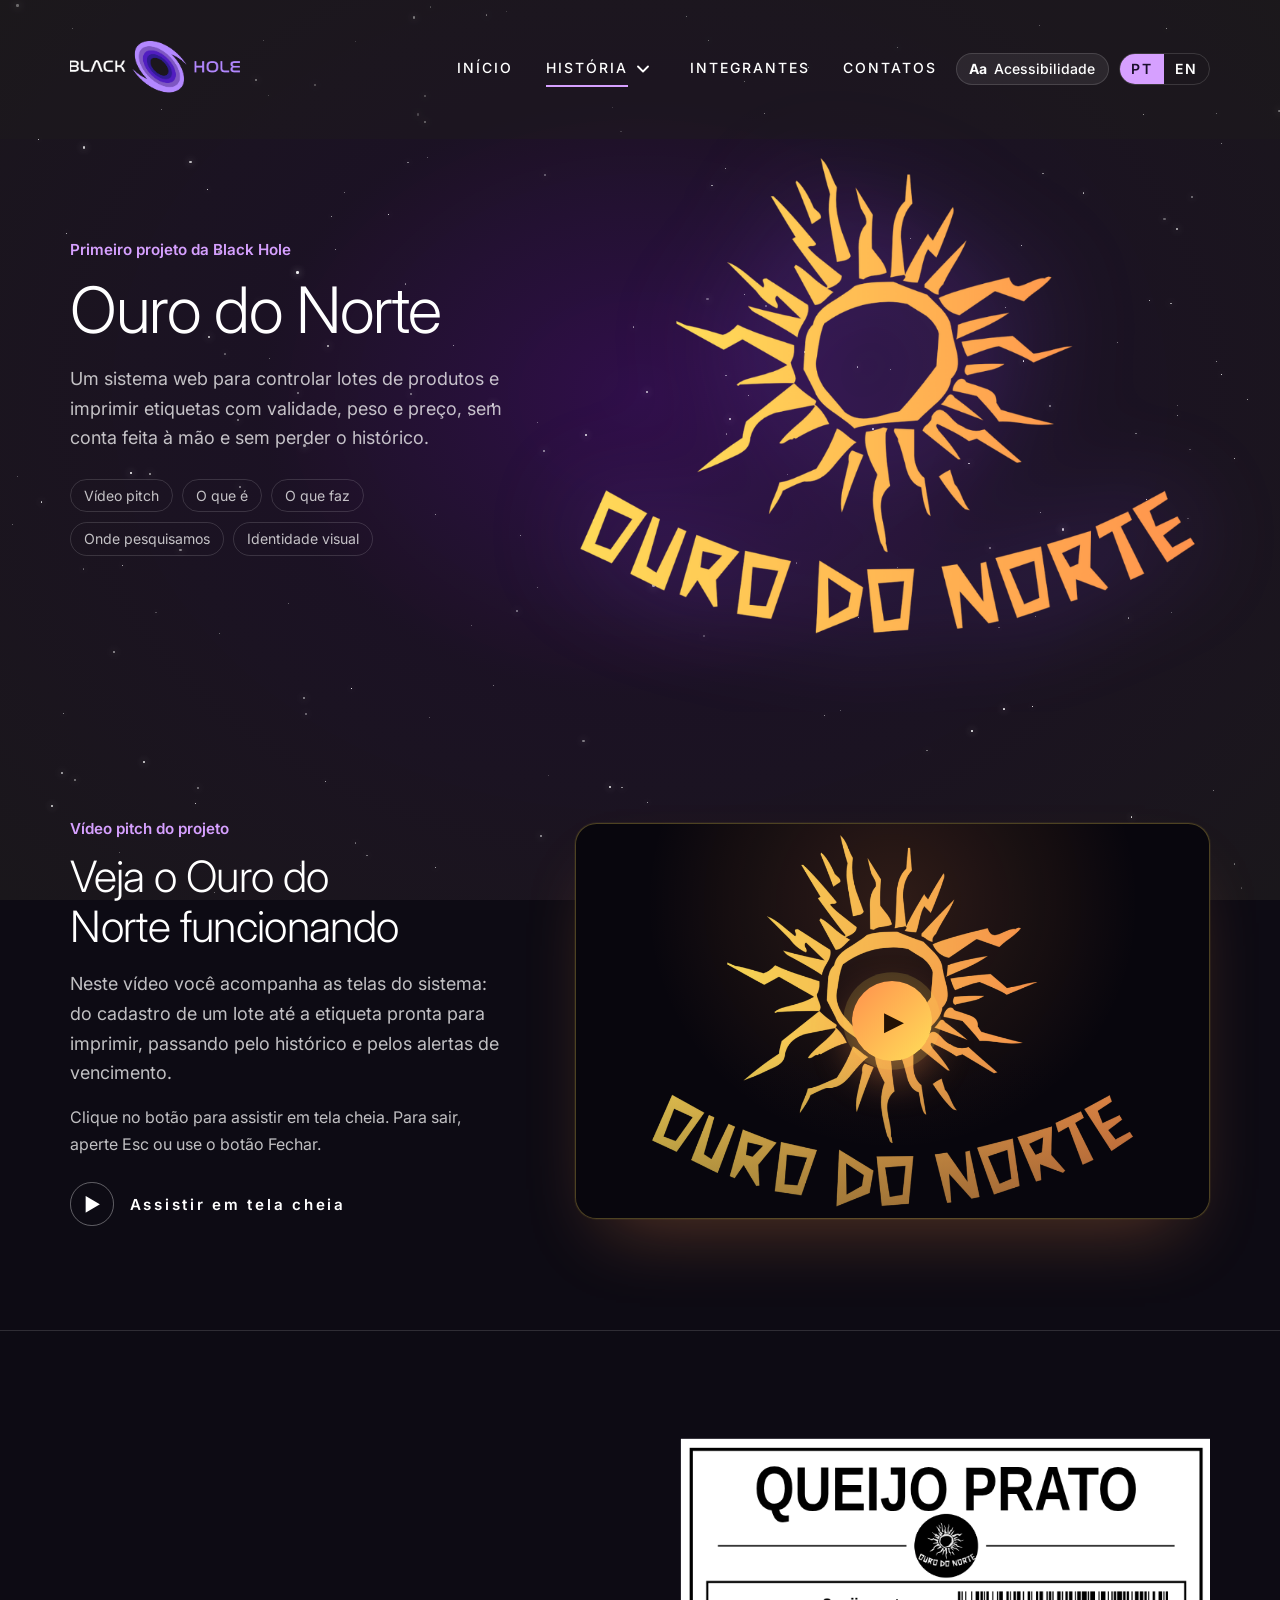
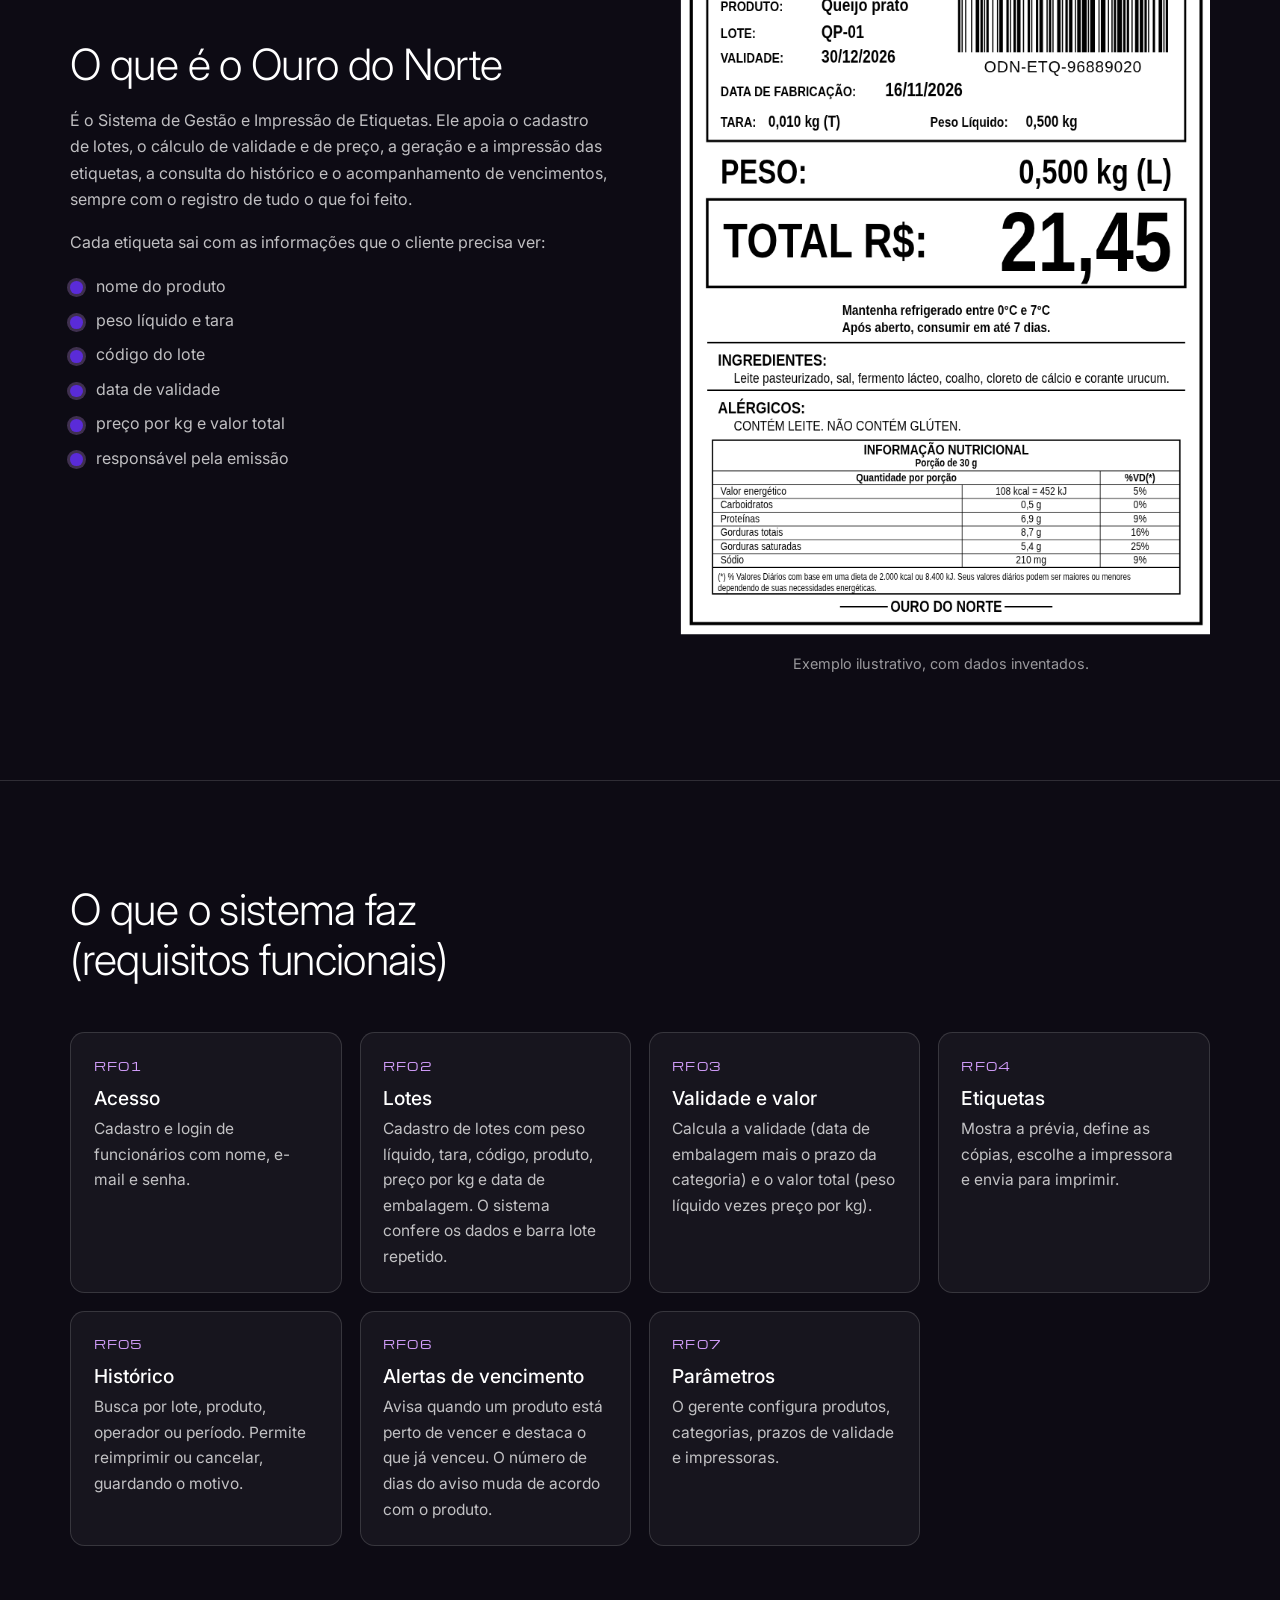
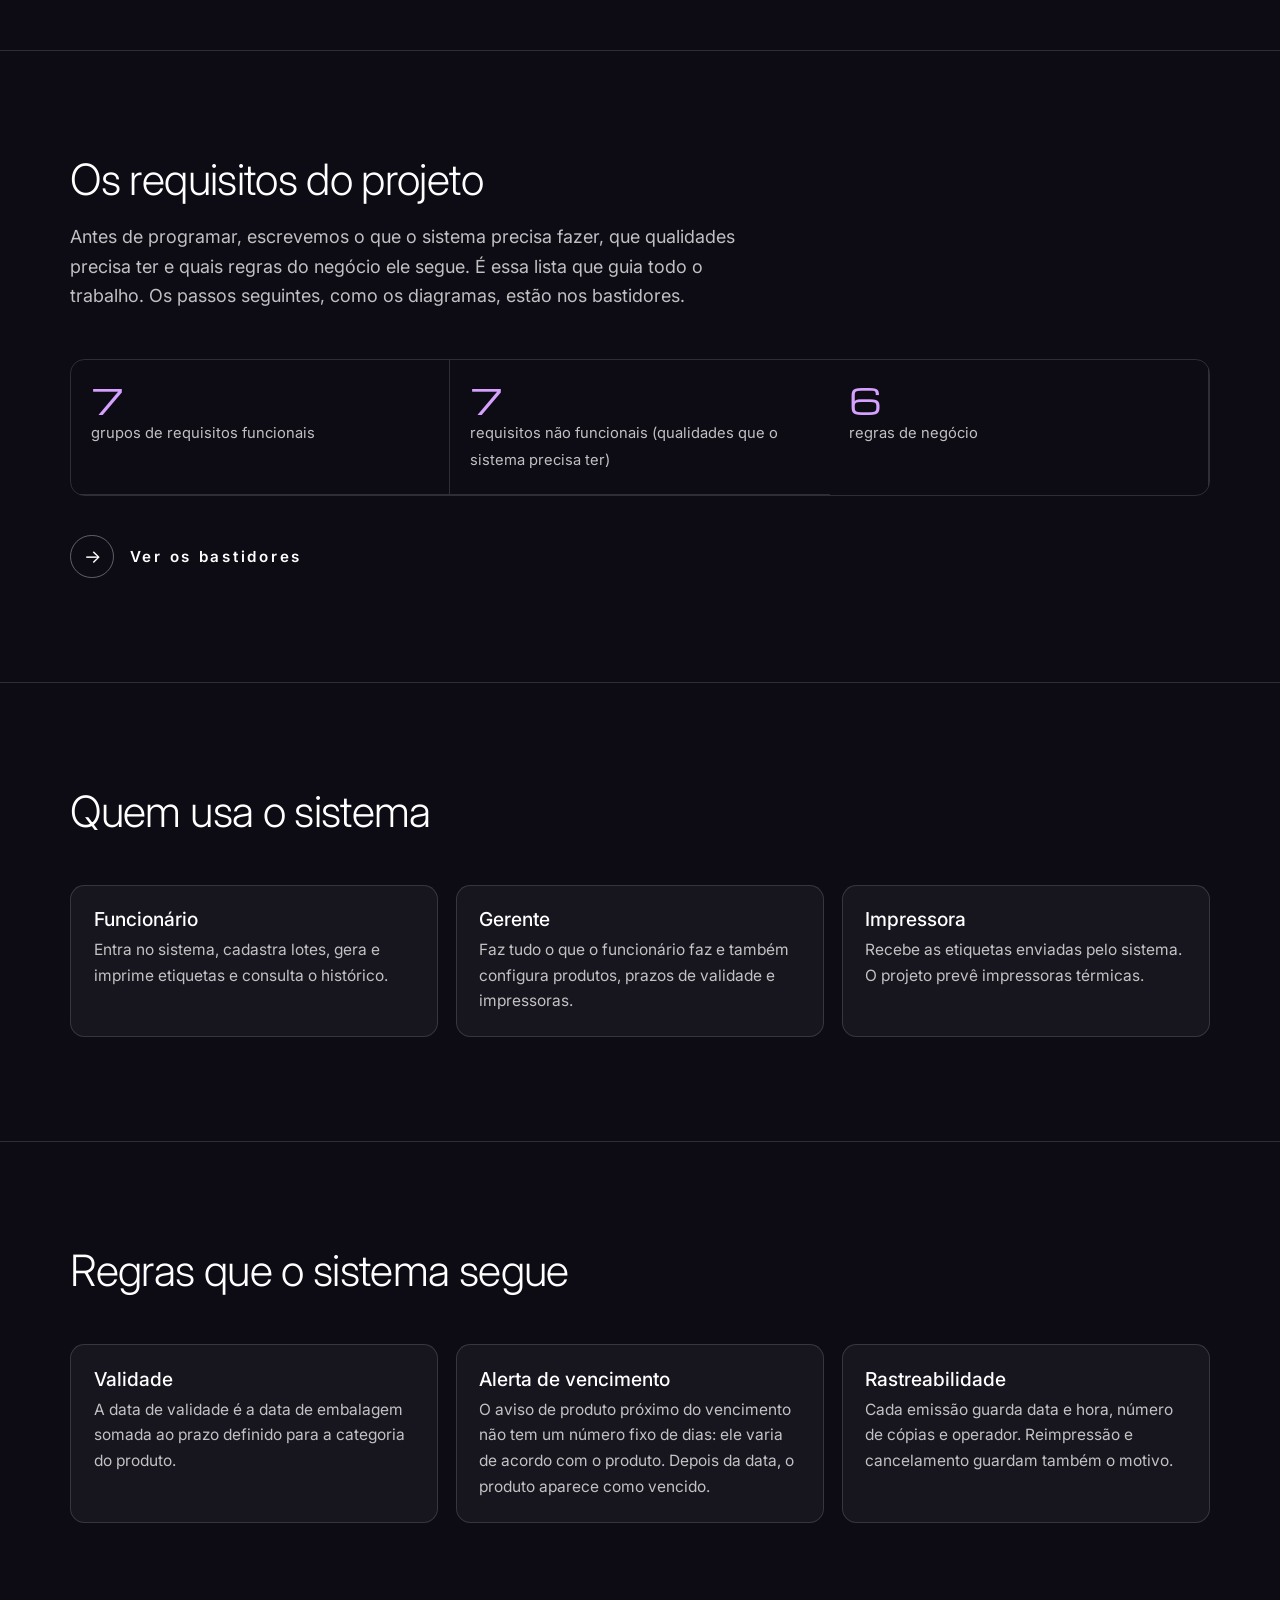
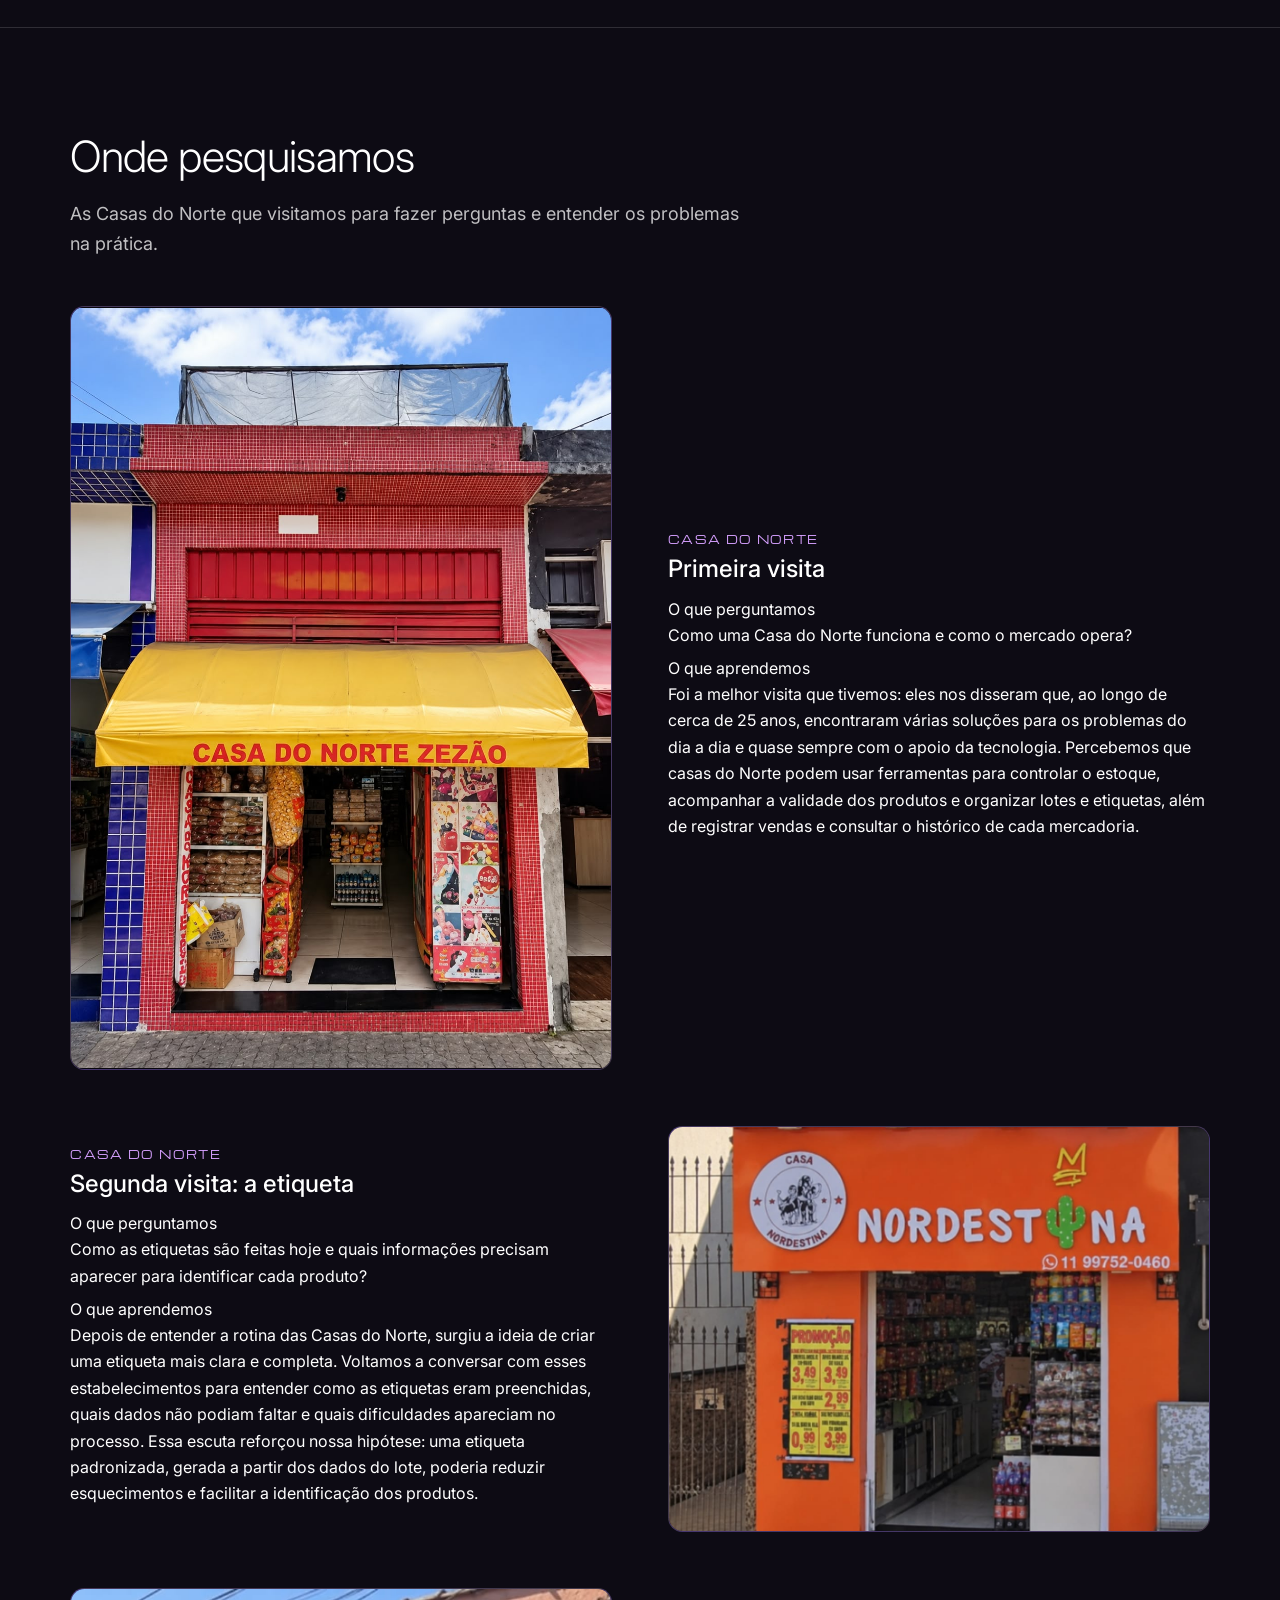
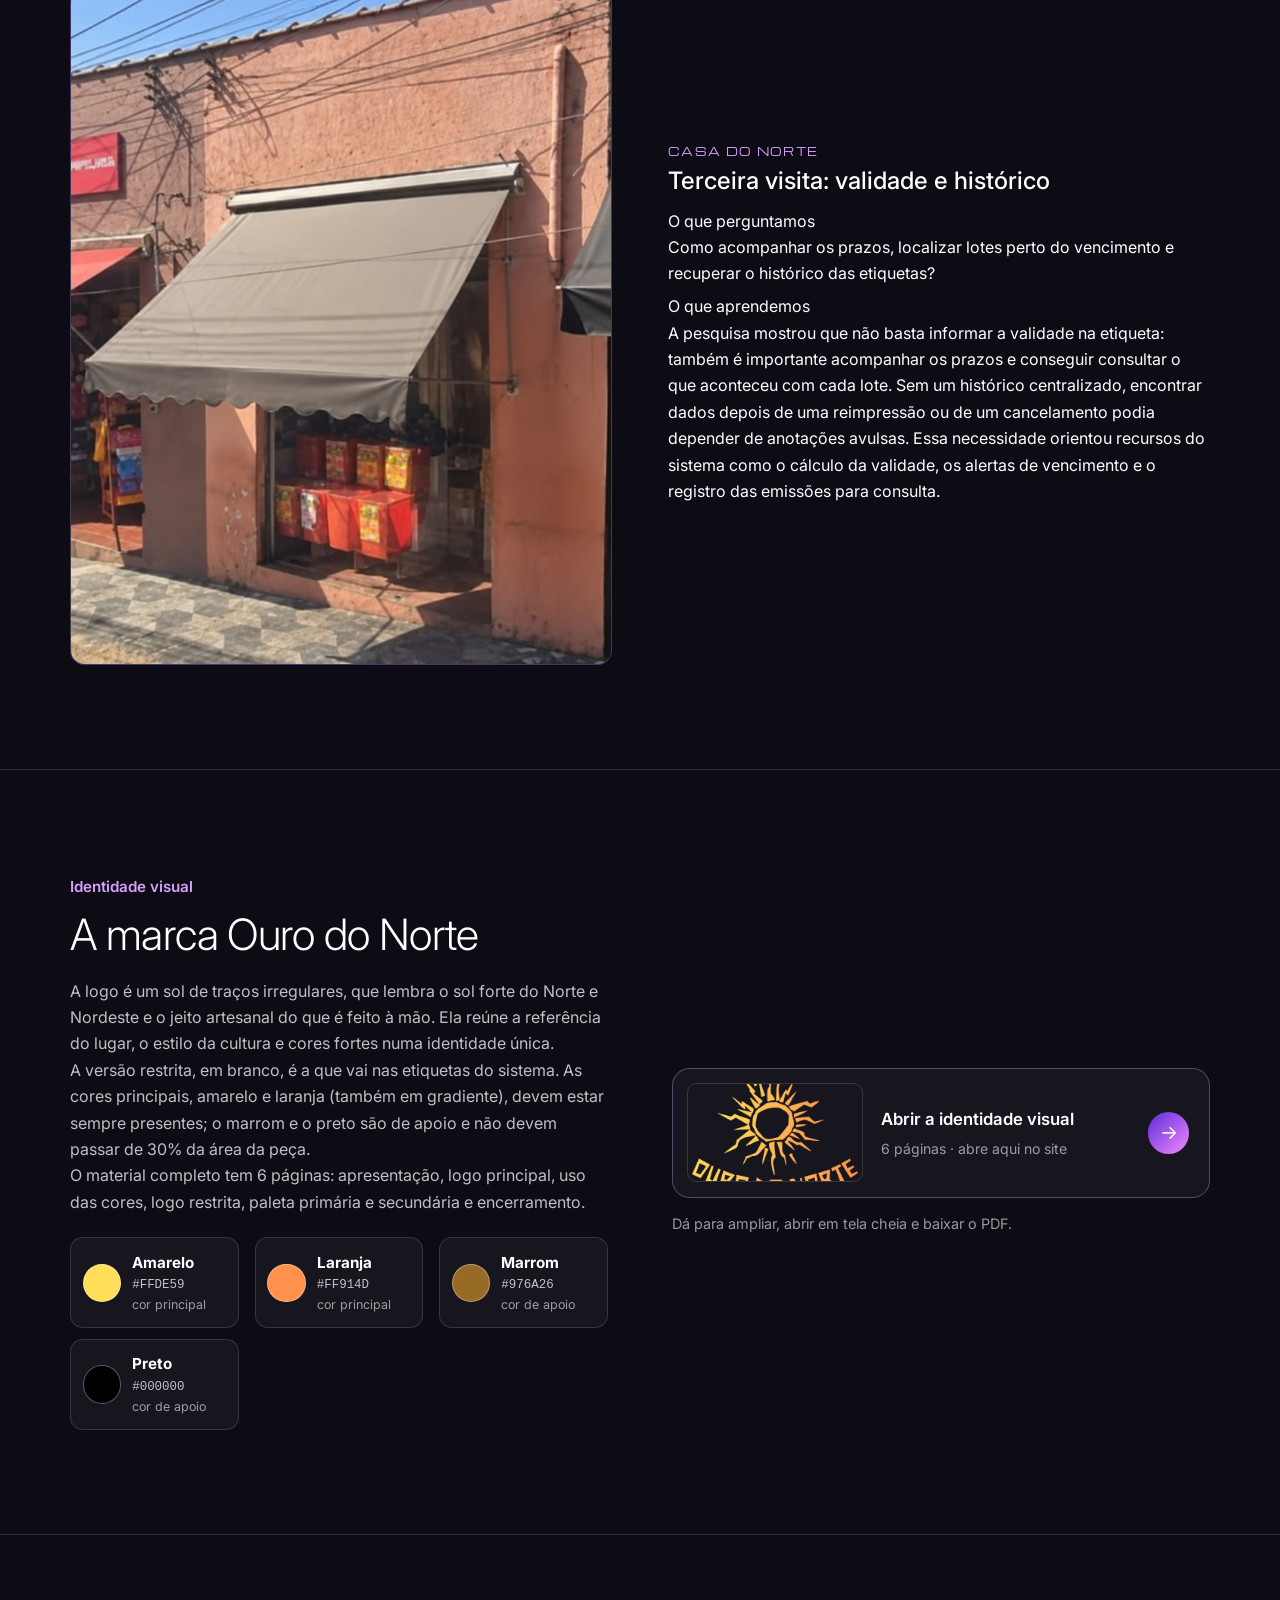
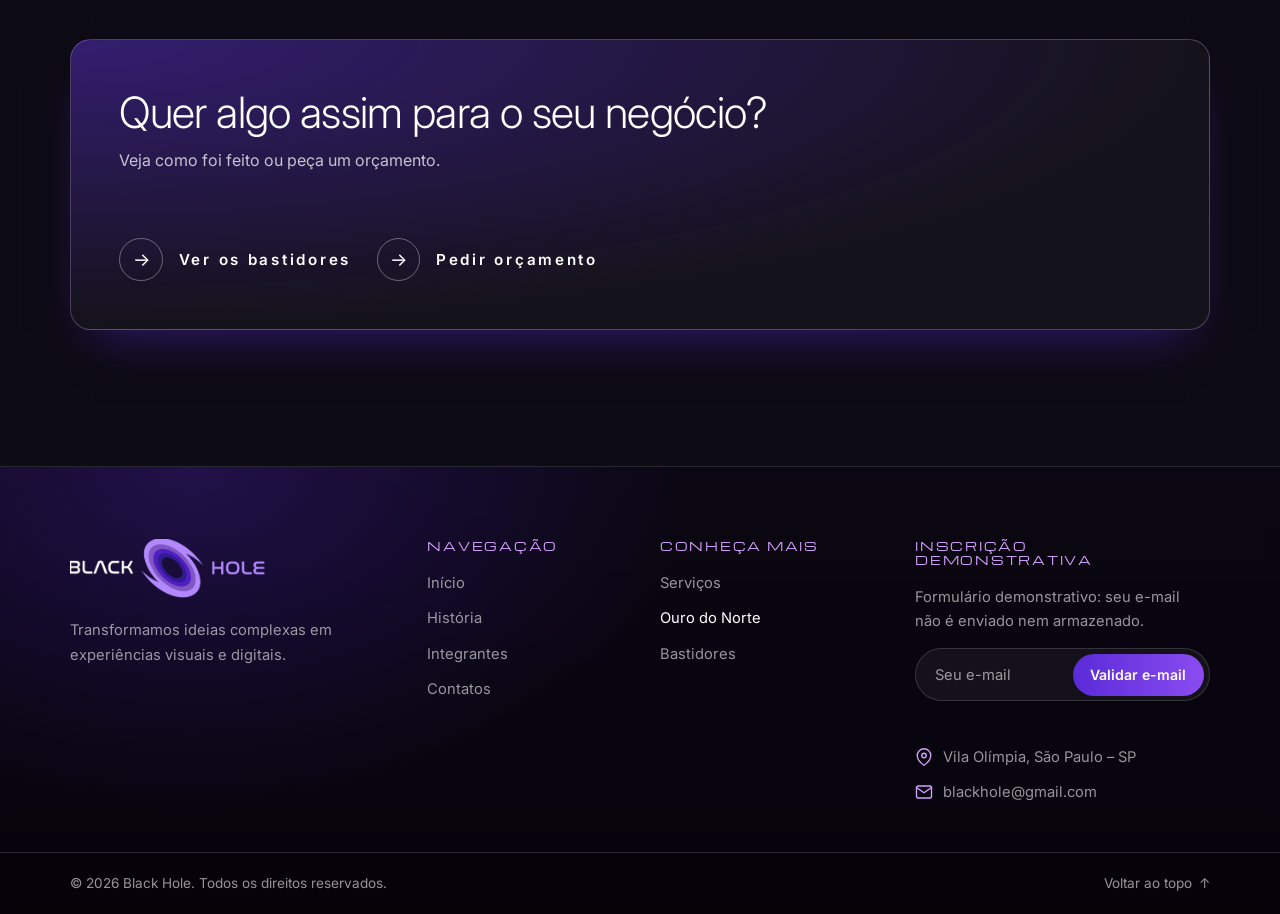
==== commit f3733d67: "Add files via upload" ====
--- a/ouro-do-norte.html
+++ b/ouro-do-norte.html
@@ -188,7 +188,7 @@
           </div>
           <div>
             <button type="button" class="viewer-card" data-viewer="ouro">
-            <img src="IMG/identidade/ouro-2.jpg" alt="" loading="lazy">
+            <img class="ouro-preview" src="IMG/Logo Ouro do Norte.png" alt="" loading="lazy">
             <span class="vc-body"><strong data-i18n="ouid_open">Abrir a identidade visual</strong><span data-i18n="ouid_open_s">6 páginas · abre aqui no site</span></span>
             <span class="vc-arrow" aria-hidden="true">&rarr;</span>
           </button>
